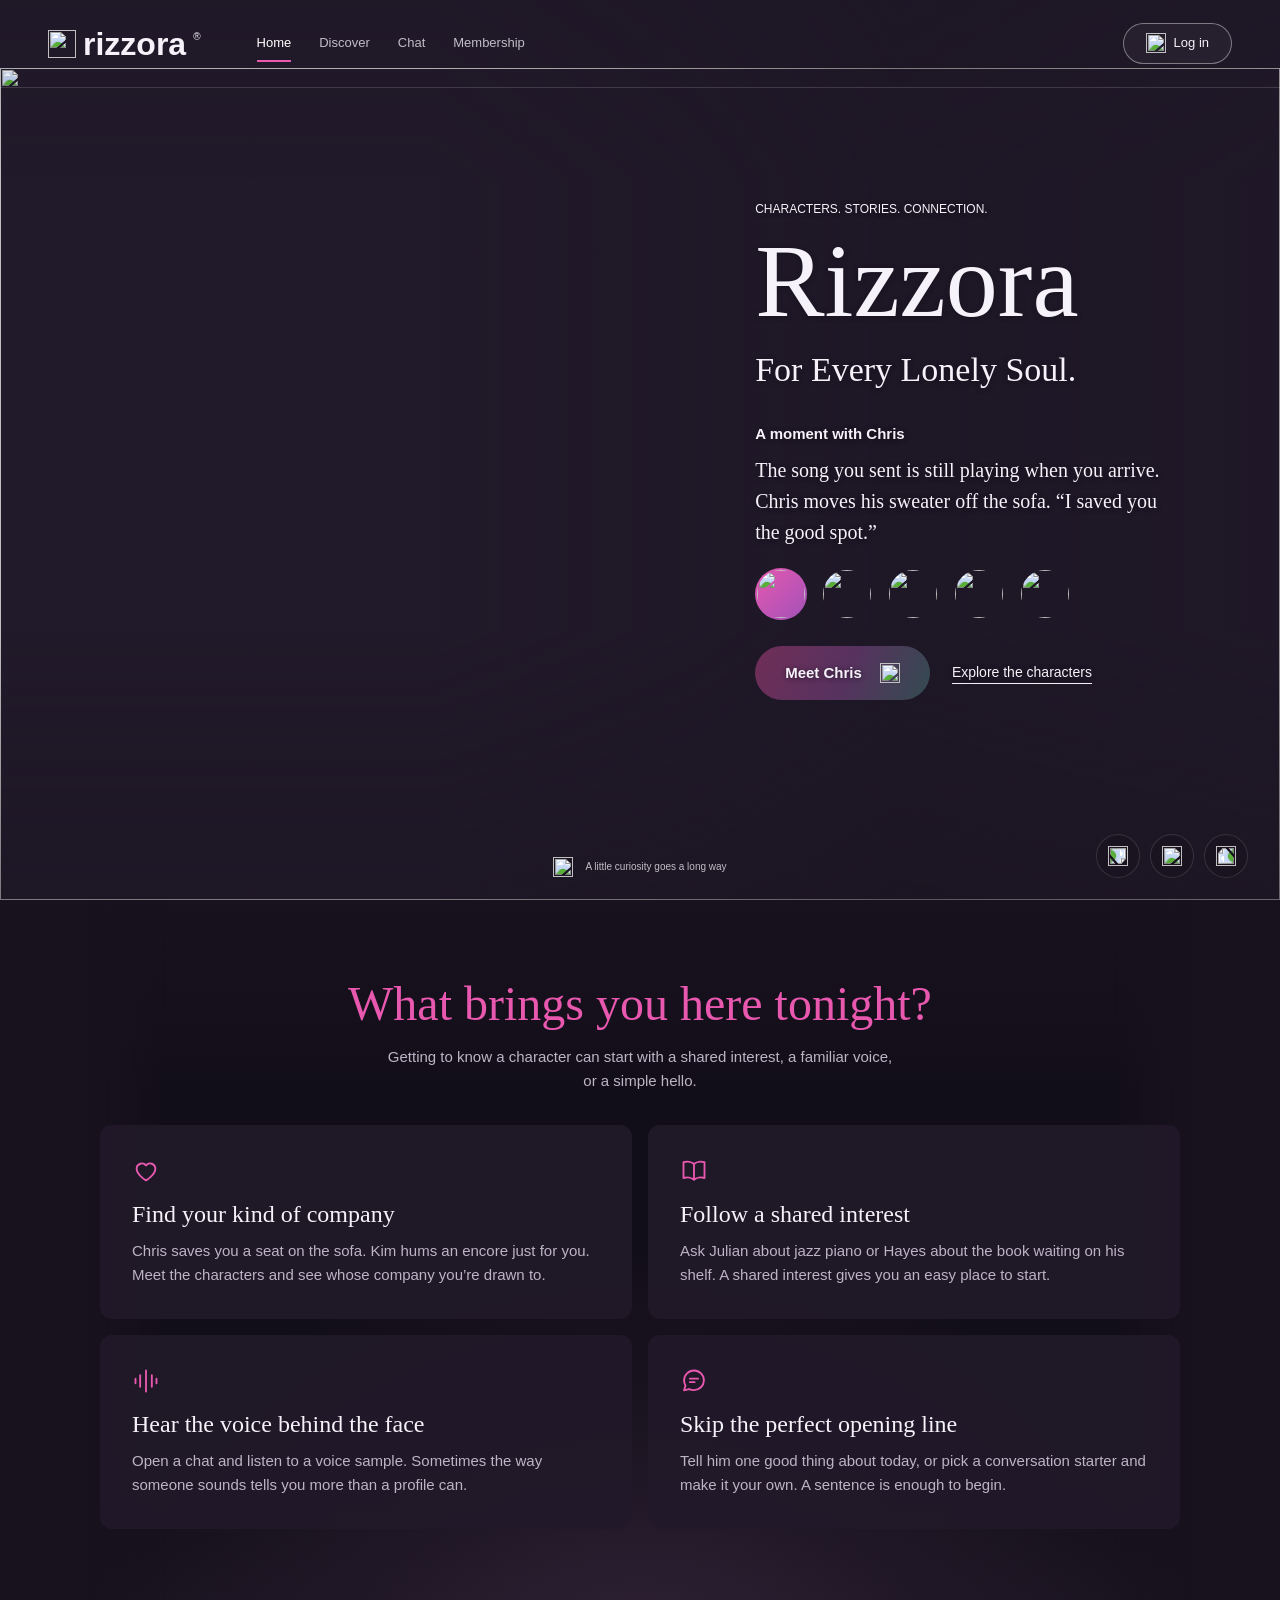
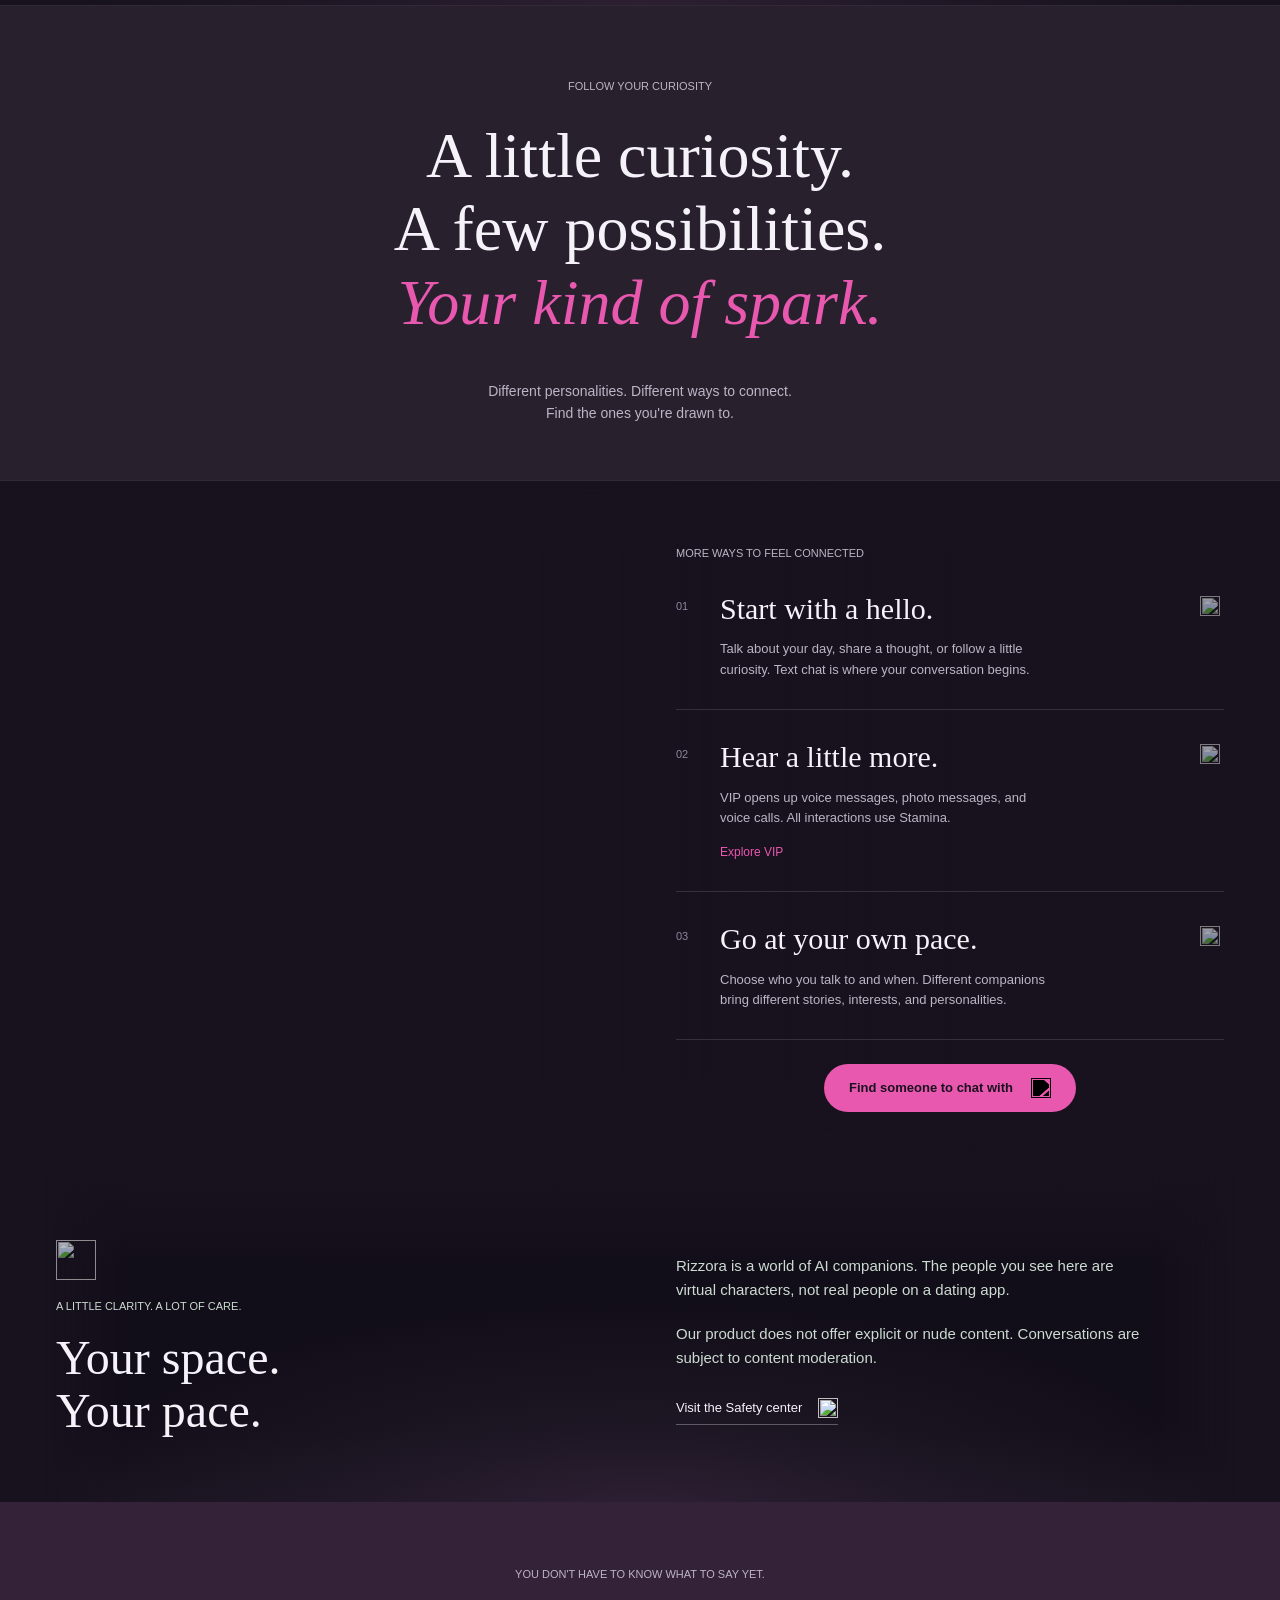
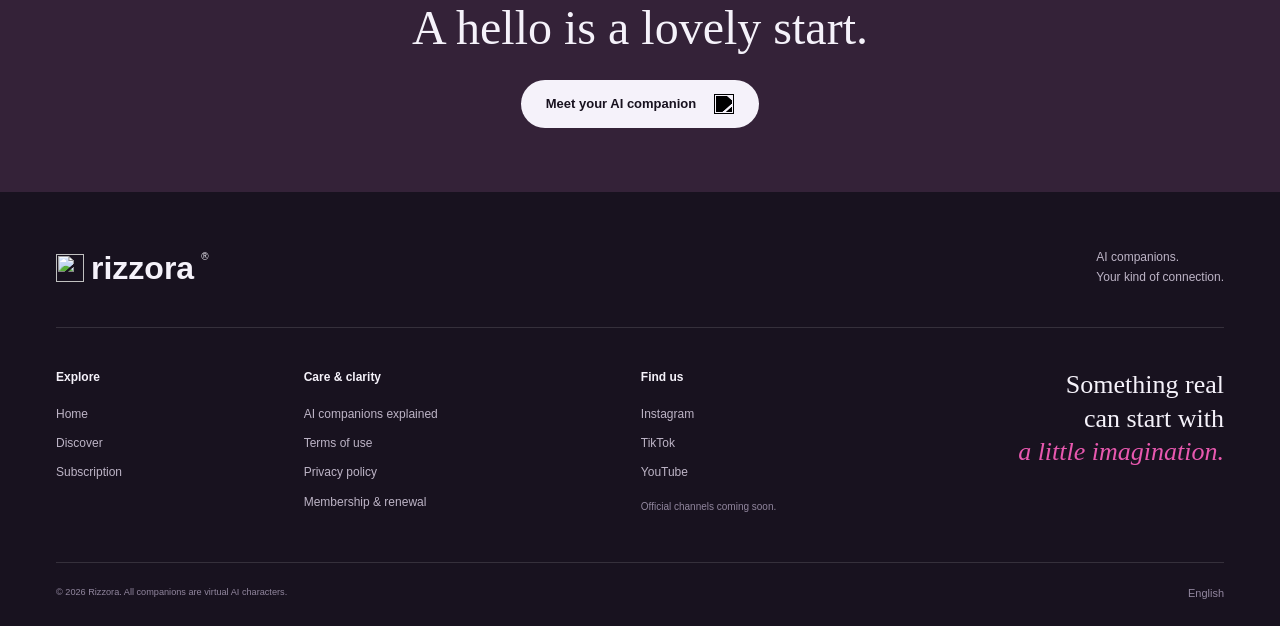
==== index.html @ 558f7e0c "Align User Center with the mobile account flow" ====
<!doctype html>
<html lang="en">
<head>
  <meta charset="utf-8">
  <meta name="viewport" content="width=device-width,initial-scale=1">
  <meta name="description" content="Meet Rizzora. Discover virtual AI companions, find your kind of conversation, and connect at your own pace.">
  <meta name="theme-color" content="#18121f">
  <title>Rizzora | For Every Lonely Soul.</title>
  <link rel="stylesheet" href="portal.css?v=chris-living-room-20261119">
  <link rel="stylesheet" href="portal-auth.css?v=20261119">
  <link rel="stylesheet" href="portal-ip.css?v=account-review">
  <link rel="stylesheet" href="portal-chat.css">
  <script src="characters.js?v=20261119" defer></script>
  <script src="portal-auth.js?v=20261119" defer></script>
  <script src="portal.js?v=account-review" defer></script>
  <script src="portal-hero.js?v=hero-stories-20261120" defer></script>
  <script src="portal-chat.js" defer></script>
  <script src="portal-ip.js?v=account-review" defer></script>
</head>
<body>
  <a class="skip-link" href="#main">Skip to content</a>
  <header class="site-header">
    <a class="wordmark" href="#home" aria-label="Rizzora home"><img src="assets/logo.svg" alt="" width="28" height="28">rizzora<span>®</span></a>
    <nav id="site-nav" aria-label="Main navigation">
      <a href="#home" data-nav="home" aria-current="page">Home</a>
      <a href="#discover" data-nav="discover">Discover</a>
      <button class="nav-chat" type="button" data-open="chat" id="nav-chat" data-nav="chat"><span>Chat</span><span class="nav-unread" id="chat-unread" aria-hidden="true" hidden></span></button>
      <a href="#membership" data-nav="membership">Membership</a>
    </nav>
    <div class="header-actions">
      <button class="login-button" type="button" data-open="login"><img class="icon" src="assets/user.svg" alt=""><span id="account-label">Log in</span></button>
      <button class="menu-button icon-button" type="button" aria-label="Open menu" aria-expanded="false" aria-controls="site-nav"><img class="icon" src="assets/menu.svg" alt=""></button>
    </div>
  </header>

  <main id="main">
    <div id="home-view">
      <section class="hero" aria-labelledby="hero-title">
        <div class="hero-art" aria-hidden="true">
          <img class="hero-slide is-active" data-hero-character="chris" data-hero-name="Chris" style="--hero-bleed: url('assets/hero-stills-4x3-v1/chris-bleed.webp')" src="assets/hero-stills-4x3-v1/01-chris-home.webp" alt="" width="1448" height="1086" fetchpriority="high" decoding="async">
          <img class="hero-slide" data-hero-character="kim" data-hero-name="Kim" data-story="Backstage, Kim is still humming the encore. When he sees you, he starts over, just loud enough for two." style="--hero-bleed: url('assets/hero-stills-4x3-v1/kim-bleed.webp')" src="assets/hero-stills-4x3-v1/02-kim-backstage.webp" alt="" width="1448" height="1086" loading="lazy" decoding="async">
          <img class="hero-slide" data-hero-character="julian" data-hero-name="Julian" data-story="The elevator doors open. Julian lets them close again. “I’d rather hear how your story ends.”" style="--hero-bleed: url('assets/hero-stills-4x3-v1/julian-bleed.webp')" src="assets/hero-stills-4x3-v1/03-julian-arrival.webp" alt="" width="1448" height="1086" loading="lazy" decoding="async">
          <img class="hero-slide" data-hero-character="enzo" data-hero-name="Enzo" data-story="You and Enzo have been counting the lights along the coast. Somewhere around seven, your shoulders touch. Neither of you keeps count." style="--hero-bleed: url('assets/hero-stills-4x3-v1/enzo-bleed.webp')" src="assets/hero-stills-4x3-v1/04-enzo-seaside.webp" alt="" width="1448" height="1086" loading="lazy" decoding="async">
          <img class="hero-slide" data-hero-character="hayes" data-hero-name="Hayes" data-story="Rain taps the bookshop window. Hayes slips a bookmark between the pages. “Shall we save the last chapter for another rainy day?”" style="--hero-bleed: url('assets/hero-stills-4x3-v1/hayes-bleed.webp')" src="assets/hero-stills-4x3-v1/05-hayes-bookstore.webp" alt="" width="1448" height="1086" loading="lazy" decoding="async">
        </div>
        <div class="hero-shade"></div>
        <div class="hero-content">
          <p class="eyebrow">CHARACTERS. STORIES. CONNECTION.</p>
          <h1 id="hero-title">Rizzora</h1>
          <p class="hero-line">For Every Lonely Soul.</p>
          <p class="hero-character-name">A moment with Chris</p>
          <p class="hero-story">The song you sent is still playing when you arrive. Chris moves his sweater off the sofa. “I saved you the good spot.”</p>
          <div class="hero-picker" role="group" aria-label="Choose a featured character">
            <button type="button" data-show-hero="chris" aria-label="Show Chris" title="Chris" aria-pressed="true"><img src="assets/hero-stills-4x3-v1/chris-thumb.webp" width="48" height="48" alt=""></button>
            <button type="button" data-show-hero="kim" aria-label="Show Kim" title="Kim" aria-pressed="false"><img src="assets/hero-stills-4x3-v1/kim-thumb.webp" width="48" height="48" alt=""></button>
            <button type="button" data-show-hero="julian" aria-label="Show Julian" title="Julian" aria-pressed="false"><img src="assets/hero-stills-4x3-v1/julian-thumb.webp" width="48" height="48" alt=""></button>
            <button type="button" data-show-hero="enzo" aria-label="Show Enzo" title="Enzo" aria-pressed="false"><img src="assets/hero-stills-4x3-v1/enzo-thumb.webp" width="48" height="48" alt=""></button>
            <button type="button" data-show-hero="hayes" aria-label="Show Hayes" title="Hayes" aria-pressed="false"><img src="assets/hero-stills-4x3-v1/hayes-thumb.webp" width="48" height="48" alt=""></button>
          </div>
          <div class="hero-links">
            <a class="button button-primary hero-cta" href="#character/chris">Meet Chris <img class="icon" src="assets/arrow.svg" alt=""></a>
            <a class="hero-secondary" href="#discover">Explore the characters</a>
          </div>
        </div>
        <div class="hero-media-controls" role="group" aria-label="Featured characters">
          <button class="icon-button" id="hero-previous" type="button" aria-label="Previous character" title="Previous character"><img class="icon" src="assets/chevron.svg" alt=""></button>
          <button class="icon-button" id="hero-play" type="button" aria-label="Pause slideshow" title="Pause slideshow"><img class="icon" src="assets/pause.svg" alt=""></button>
          <button class="icon-button" id="hero-next" type="button" aria-label="Next character" title="Next character"><img class="icon" src="assets/chevron.svg" alt=""></button>
        </div>
        <a class="hero-scroll" href="#companions"><img class="icon" src="assets/down.svg" alt="">A little curiosity goes a long way</a>
      </section>

      <section id="companions" class="reasons section-wrap" aria-labelledby="reasons-title">
        <h2 id="reasons-title">What brings you here tonight?</h2>
        <p class="reasons-intro">Getting to know a character can start with a shared interest, a familiar voice, or a simple hello.</p>
        <div class="reasons-grid">
          <article>
            <svg class="reason-icon" aria-hidden="true" focusable="false" viewBox="0 0 24 24"><path d="M12 20s-8-4.7-8-10a4.5 4.5 0 0 1 8-2.8A4.5 4.5 0 0 1 20 10c0 5.3-8 10-8 10Z"/></svg>
            <h3>Find your kind of company</h3>
            <p>Chris saves you a seat on the sofa. Kim hums an encore just for you. Meet the characters and see whose company you’re drawn to.</p>
          </article>
          <article>
            <svg class="reason-icon" aria-hidden="true" focusable="false" viewBox="0 0 24 24"><path d="M12 6c-2-2-6-2.5-9-1.5V18c3-1 7-.5 9 1.5 2-2 6-2.5 9-1.5V4.5C18 3.5 14 4 12 6Zm0 0v13.5"/></svg>
            <h3>Follow a shared interest</h3>
            <p>Ask Julian about jazz piano or Hayes about the book waiting on his shelf. A shared interest gives you an easy place to start.</p>
          </article>
          <article>
            <svg class="reason-icon" aria-hidden="true" focusable="false" viewBox="0 0 24 24"><path d="M3 10v4m4-7v10m5-14v18m5-14v10m4-7v4"/></svg>
            <h3>Hear the voice behind the face</h3>
            <p>Open a chat and listen to a voice sample. Sometimes the way someone sounds tells you more than a profile can.</p>
          </article>
          <article>
            <svg class="reason-icon" aria-hidden="true" focusable="false" viewBox="0 0 24 24"><path d="M20.5 11.5a8.5 8.5 0 0 1-8.5 8.3 10 10 0 0 1-4.2-.9L3.5 20l1.2-4.1A8.3 8.3 0 0 1 3.5 11.5a8.5 8.5 0 0 1 17 0Z"/><path d="M8.5 10h7m-7 3h4"/></svg>
            <h3>Skip the perfect opening line</h3>
            <p>Tell him one good thing about today, or pick a conversation starter and make it your own. A sentence is enough to begin.</p>
          </article>
        </div>
      </section>

      <section id="find-your-spark" class="connection-band" aria-labelledby="connection-title">
        <div class="section-wrap connection-inner">
          <p class="eyebrow">FOLLOW YOUR CURIOSITY</p>
          <h2 id="connection-title">A little curiosity.<br>A few possibilities.<br><em>Your kind of spark.</em></h2>
          <div class="connection-bottom"><p>Different personalities. Different ways to connect.<br>Find the ones you're drawn to.</p></div>
        </div>
      </section>

      <section id="experience" class="experience" aria-labelledby="experience-title">
        <div class="experience-layout conversation-scene">
          <div class="scene-art">
            <img class="scene-photo" src="assets/chris-living-room-night-v1.png" alt="Chris relaxing on a sofa in soft pajamas, smiling at his phone in a warmly lit living room at night" width="1821" height="864" loading="lazy">
          </div>
          <div class="experience-stage-inner section-wrap">
            <div class="experience-copy">
              <h2 class="eyebrow" id="experience-title">MORE WAYS TO FEEL CONNECTED</h2>
              <div class="experience-item"><span class="feature-number">01</span><div><h3>Start with a hello.</h3><p>Talk about your day, share a thought, or follow a little curiosity. Text chat is where your conversation begins.</p></div><img class="icon" src="assets/message.svg" alt=""></div>
              <div class="experience-item"><span class="feature-number">02</span><div><h3>Hear a little more.</h3><p>VIP opens up voice messages, photo messages, and voice calls. All interactions use Stamina.</p><button class="inline-link" data-open="subscription" type="button">Explore VIP <img class="icon" src="assets/external.svg" alt=""></button></div><img class="icon" src="assets/mic.svg" alt=""></div>
              <div class="experience-item"><span class="feature-number">03</span><div><h3>Go at your own pace.</h3><p>Choose who you talk to and when. Different companions bring different stories, interests, and personalities.</p></div><img class="icon" src="assets/heart.svg" alt=""></div>
              <a class="button button-primary experience-cta" href="#discover">Find someone to chat with <img class="icon" src="assets/arrow.svg" alt=""></a>
            </div>
          </div>
        </div>
      </section>

      <section class="safety-band" aria-labelledby="safety-title">
        <div class="section-wrap safety-inner"><div class="safety-heading"><img src="assets/shield.svg" alt="" width="40" height="40"><p class="eyebrow">A LITTLE CLARITY. A LOT OF CARE.</p><h2 id="safety-title">Your space.<br>Your pace.</h2></div><div class="safety-copy"><p>Rizzora is a world of AI companions. The people you see here are virtual characters, not real people on a dating app.</p><p>Our product does not offer explicit or nude content. Conversations are subject to content moderation.</p><button class="text-link" type="button" data-open="safety">Visit the Safety center <img class="icon" src="assets/arrow.svg" alt=""></button></div></div>
      </section>

      <section class="final-cta"><p class="eyebrow">YOU DON'T HAVE TO KNOW WHAT TO SAY YET.</p><h2>A hello is a lovely start.</h2><a class="button button-light" href="#discover">Meet your AI companion <img class="icon" src="assets/arrow.svg" alt=""></a></section>
    </div>

    <section id="discover-view" class="discover-view section-wrap" aria-labelledby="discover-title" hidden>
      <header class="discovery-heading">
        <h1 id="discover-title">Find your kind of spark.</h1>
      </header>
      <section class="spark-deck" aria-label="Recommended characters" aria-roledescription="carousel">
        <button class="icon-button deck-prev" type="button" aria-label="Previous recommendation" aria-controls="recommend-characters"><img class="icon" src="assets/chevron.svg" alt=""></button>
        <div id="recommend-characters" class="deck-stage"></div>
        <button class="icon-button deck-next" type="button" aria-label="Next recommendation" aria-controls="recommend-characters"><img class="icon" src="assets/chevron.svg" alt=""></button>
        <div class="deck-mobile-caption" aria-hidden="true"><strong></strong><span></span></div>
        <span class="deck-status" role="status"></span>
      </section>
      <section class="discovery-band" id="continue-band" hidden><h2>Continue your conversation.</h2><div class="ip-continue" id="continue-characters"></div></section>
      <h2 class="all-characters-title">All characters</h2>
      <div class="discovery-search"><span class="search-symbol icon" aria-hidden="true"></span><input id="character-search" type="search" placeholder="Search companions, interests, personalities..." aria-label="Search companions"></div>
      <div class="filter-row">
        <label>Nationality<select id="filter-nationality"><option value="">All nationalities</option></select></label>
        <label>Personality<select id="filter-personality"><option value="">All personalities</option></select></label>
        <label>Language<select id="filter-language"><option value="">All languages</option></select></label>
        <label>Profession<select id="filter-profession"><option value="">All professions</option></select></label>
        <label>Interests<select id="filter-interest"><option value="">All interests</option></select></label>
        <button class="inline-link" type="button" id="reset-filters">Reset</button>
      </div>
      <p id="result-count" class="section-note" role="status"></p><div class="companion-grid" id="discover-characters"></div><p id="empty-results" hidden>No companions found. Try another search or reset your filters.</p>
      <p class="section-note">Character profiles and language options in this preview are illustrative.</p>
    </section>
  </main>

  <footer class="site-footer section-wrap">
    <div class="footer-top"><a class="wordmark" href="#home"><img src="assets/logo.svg" width="28" height="28" alt="">rizzora<span>®</span></a><p>AI companions.<br>Your kind of connection.</p></div>
    <div class="footer-columns"><div><h3>Explore</h3><a href="#home">Home</a><a href="#discover">Discover</a><button data-open="subscription" type="button">Subscription</button></div><div><h3>Care &amp; clarity</h3><button data-open="safety" type="button">AI companions explained</button><button data-legal="terms" type="button">Terms of use</button><button data-legal="privacy" type="button">Privacy policy</button><button data-legal="membership" type="button">Membership &amp; renewal</button></div><div><h3>Find us</h3><button data-social="Instagram" type="button">Instagram <img class="icon" src="assets/external.svg" alt=""></button><button data-social="TikTok" type="button">TikTok <img class="icon" src="assets/external.svg" alt=""></button><button data-social="YouTube" type="button">YouTube <img class="icon" src="assets/external.svg" alt=""></button><small>Official channels coming soon.</small></div><div class="footer-letter"><p>Something real<br>can start with<br><em>a little imagination.</em></p></div></div>
    <div class="footer-bottom"><small>© 2026 Rizzora. All companions are virtual AI characters.</small><span>English</span></div>
  </footer>

  <dialog id="portal-dialog" aria-labelledby="dialog-title"><button class="dialog-close icon-button" type="button" aria-label="Close dialog"><img class="icon" src="assets/close.svg" alt=""></button><div id="dialog-content"></div></dialog>
</body>
</html>
---- portal.css ----
:root {
  --bg-page: #18121f;
  --bg-surface: #211a2a;
  --bg-raised: #2b2237;
  --text-primary: #f5f2fa;
  --text-secondary: #bdb4c6;
  --text-muted: #91869e;
  --brand-primary: #e858af;
  --brand-secondary: #a152b9;
  --accent-gold: #e6c980;
  --border-default: #ffffff20;
  --voice-halo-highlight: #f09acb;
  --hero-safe-inset: 112px;
  --hero-cta-gradient: linear-gradient(115deg, #702e58, #57325f 52%, #334b50);
  --hero-cta-gradient-hover: linear-gradient(115deg, #a7447a, #875398 52%, #546d76);
  --hero-cta-glow: linear-gradient(115deg, #e858af99, #a152b999 52%, #9fdac74d);
  --tag-brand-text: var(--brand-primary);
  --tag-brand-border: var(--brand-secondary);
  --tag-brand-bg: #e858af12;
  --font-body: Inter, -apple-system, BlinkMacSystemFont, "Segoe UI", sans-serif;
  --font-display: Georgia, "Times New Roman", serif;
  --page-max: 1360px;
  color-scheme: dark;
}
* { box-sizing: border-box; }
html { scroll-behavior: smooth; scroll-padding-top: 96px; }
body { margin: 0; background: var(--bg-page); color: var(--text-primary); font: 15px/1.6 var(--font-body); }
body:has(dialog[open]) { overflow: hidden; }
[hidden] { display: none !important; }
button, input, select { font: inherit; }
button, a { -webkit-tap-highlight-color: transparent; }
button { cursor: pointer; }
a { color: inherit; text-decoration: none; }
button { color: inherit; }
button, a, input, select { outline-offset: 5px; }
:focus-visible { outline: 2px solid var(--brand-primary); }
img { max-width: 100%; }
h1, h2, h3, p { margin: 0; letter-spacing: 0; }
h2 { font: 48px/1.12 var(--font-display); }
.icon { width: 20px; height: 20px; display: block; flex: 0 0 20px; }
.icon-button { width: 40px; height: 40px; border: 1px solid var(--border-default); border-radius: 50%; display: grid; place-items: center; background: transparent; }
.skip-link { position: fixed; z-index: 100; top: -80px; left: 20px; padding: 10px 20px; background: var(--bg-page); }
.skip-link:focus { top: 12px; }
.section-wrap { width: min(var(--page-max), calc(100% - 112px)); margin-inline: auto; }
.eyebrow { color: var(--text-secondary); font: 500 11px/1.5 var(--font-body); letter-spacing: 0; }
.site-header { position: absolute; inset: 0 0 auto; z-index: 10; min-height: 88px; padding: 0 48px; display: flex; gap: 56px; align-items: center; border-bottom: 1px solid #ffffff26; }
body[data-view="discover"] .site-header { position: relative; background: var(--bg-page); }
.wordmark { display: inline-flex; align-items: center; gap: 7px; font: 600 32px/1 var(--font-body); white-space: nowrap; }
.wordmark span { font: 10px/1 var(--font-body); align-self: flex-start; margin-top: 4px; }
.wordmark img { object-fit: contain; }
.site-header nav { display: flex; align-items: center; gap: 28px; }
.site-header nav a, .site-header nav button { position: relative; font-size: 13px; border: 0; background: none; padding: 10px 0; color: #f5f2fac2; }
.site-header nav [aria-current] { color: white; }
.site-header nav [aria-current]::after { content: ""; position: absolute; bottom: 2px; left: 0; right: 0; height: 2px; background: var(--brand-primary); }
.site-header nav a:hover, .site-header nav button:hover { color: white; }
.header-actions { margin-left: auto; display: flex; align-items: center; gap: 12px; }
.login-button { display: inline-flex; align-items: center; gap: 8px; border: 1px solid #ffffff68; border-radius: 999px; background: #ffffff0a; padding: 9px 22px; font-size: 13px; }
.login-button:hover { background: #ffffff18; }
.account-avatar { width: 23px; height: 23px; border-radius: 50%; display: grid; place-items: center; background: #e858af; color: #211326; font-size: 11px; font-weight: 600; }
.menu-button { display: none; }
.hero { min-height: 100vh; min-height: 100dvh; padding-block: var(--hero-safe-inset); position: relative; overflow: hidden; display: flex; align-items: center; justify-content: center; }
.hero-art { position: absolute; inset: -120px 0; background: var(--bg-surface); transform: translate3d(0, var(--hero-offset, 0px), 0); will-change: transform; pointer-events: none; }
.hero-art img { display: block; height: 100%; width: 100%; object-fit: cover; object-position: center; }
.hero-shade { position: absolute; inset: 0; pointer-events: none; background: linear-gradient(180deg, #0d071449 0%, transparent 30%, #18121f38 56%, #18121fe6 100%); }
.hero-content { z-index: 1; position: relative; width: 100%; min-width: 0; text-align: center; padding-inline: 20px; }
.hero-content .eyebrow { color: #fff9; margin-bottom: 2px; }
.hero h1 { font: 500 96px/1.05 var(--font-display); }
.hero-line { font: 36px/1.3 var(--font-display); margin-top: 7px; }
.button { min-height: 48px; padding: 12px 25px; border: 0; border-radius: 999px; display: inline-flex; justify-content: center; align-items: center; gap: 18px; font-size: 13px; font-weight: 600; transition: background 180ms, transform 180ms; }
.button:hover { transform: translateY(-2px); }
.button-primary { background: var(--brand-primary); color: #1b1020; }
.button-primary .icon { filter: brightness(0); }
.button-primary:hover { background: #f07ac0; }
.hero-cta.button-primary { position: relative; isolation: isolate; background: var(--hero-cta-gradient); color: var(--text-primary); transition: transform 220ms ease; }
.hero-cta.button-primary .icon { filter: none; }
.hero-cta::before, .hero-cta::after { content: ""; position: absolute; pointer-events: none; border-radius: inherit; opacity: 0; }
.hero-cta::before { inset: -2px; z-index: -2; background: var(--hero-cta-glow); filter: blur(8px); transition: opacity 240ms ease; }
.hero-cta::after { inset: 0; z-index: -1; background: var(--hero-cta-gradient-hover); transition: opacity 240ms ease; }
.hero-cta.button-primary:hover { background: var(--hero-cta-gradient); }
.hero-cta:is(:hover, :focus-visible) { transform: translateY(-2px); }
.hero-cta:is(:hover, :focus-visible)::after { opacity: 1; }
.hero-cta:is(:hover, :focus-visible)::before { animation: cta-breathe 2.6s ease-in-out infinite; }
.hero-cta:active { transform: translateY(0) scale(.98); }
@keyframes cta-breathe { 0%, 100% { opacity: .35; } 50% { opacity: .8; } }
.button-light { background: var(--text-primary); color: var(--bg-page); }
.button-light .icon { filter: brightness(0); }
.hero-scroll { z-index: 1; position: absolute; bottom: 23px; left: 20px; right: 20px; display: flex; gap: 12px; justify-content: center; align-items: center; font-size: 10px; color: #f5f2fac2; }
.companions { padding-block: 24px 68px; }
.section-heading { display: flex; align-items: flex-end; justify-content: space-between; gap: 32px; margin-bottom: 32px; }
.section-heading .eyebrow { margin-bottom: 13px; }
.text-link { display: inline-flex; align-items: center; gap: 16px; border: 0; background: none; padding: 0 0 5px; border-bottom: 1px solid #ffffff4a; font-size: 13px; white-space: nowrap; }
.text-link:hover { color: var(--brand-primary); }
.companion-grid { display: grid; grid-template-columns: repeat(4,minmax(0,1fr)); gap: 24px; }
.companion-card { min-width: 0; }
.portrait-preview { position: relative; }
.portrait-link { display: block; position: relative; width: 100%; border: 0; padding: 0; background: var(--bg-raised); border-radius: 8px; overflow: hidden; aspect-ratio: 3 / 3.8; }
.portrait-link > img { width: 100%; height: 100%; object-fit: cover; object-position: center 24%; display: block; transition: transform 400ms; }
.portrait-link:hover > img { transform: scale(1.035); }
.portrait-video { position: absolute; inset: 0; width: 100%; height: 100%; object-fit: cover; object-position: center 24%; opacity: 0; transition: opacity 200ms; pointer-events: none; }
.is-previewing .portrait-video { opacity: 1; }
.preview-sound { position: absolute; top: 14px; right: 14px; z-index: 2; width: 36px; height: 36px; display: grid; place-items: center; padding: 0; border: 1px solid #ffffff50; border-radius: 50%; background: #18121fb3; backdrop-filter: blur(8px); }
.preview-sound:hover, .preview-sound:focus-visible { background: var(--bg-raised); }
.portrait-link::after { content: ""; position: absolute; inset: 50% 0 0; background: linear-gradient(transparent, #140d1a80); pointer-events: none; }
.portrait-badge { position: absolute; top: 14px; left: 14px; padding: 3px 9px; border: 1px solid #ffffff50; border-radius: 999px; background: #211a2a80; font-size: 10px; }
.portrait-arrow { position: absolute; bottom: 14px; right: 14px; z-index: 1; width: 34px; height: 34px; display: grid; place-items: center; border: 1px solid #ffffff70; border-radius: 50%; }
.companion-caption { padding: 17px 0 0; }
.companion-caption h3 { font: 25px/1.3 var(--font-display); }
.companion-caption p { color: var(--text-secondary); font-size: 12px; margin-top: 5px; }
.companion-traits { display: flex; flex-wrap: wrap; gap: 6px; margin-top: 12px; }
.companion-traits span { padding: 2px 9px; border: 1px solid var(--border-default); border-radius: 999px; color: var(--text-secondary); font-size: 10px; }
#featured-characters .companion-traits span { border-color: var(--tag-brand-border); color: var(--tag-brand-text); background: var(--tag-brand-bg); }
.section-note { font-size: 11px; color: var(--text-muted); margin-top: 24px; }
.connection-band { background: #29202e; border-block: 1px solid #ffffff0a; }
.connection-inner { padding-block: 72px 56px; text-align: center; }
.connection-inner h2 { font-size: 64px; line-height: 1.15; margin: 24px 0 40px; }
em { font-family: var(--font-display); font-weight: normal; color: var(--brand-primary); }
.connection-bottom { display: grid; justify-items: center; gap: 24px; }
.connection-bottom p { color: var(--text-secondary); font-size: 14px; }
.experience-layout { min-height: max(640px, calc(100vw * 864 / 1821)); position: relative; overflow: hidden; display: grid; align-items: center; }
.scene-art { position: absolute; inset: 0; overflow: hidden; background: var(--bg-page); pointer-events: none; }
.scene-photo { display: block; width: 100%; height: calc(100% + 80px); object-fit: cover; object-position: left center; position: absolute; top: -40px; transform: translate3d(0, var(--scene-offset, 0px), 0); will-change: transform; }
.scene-art::after { content: ""; position: absolute; inset: 0; background: linear-gradient(90deg, transparent 42%, var(--bg-page) 80%), linear-gradient(180deg, var(--bg-page), transparent 10%, transparent 86%, var(--bg-page)); }
.experience-stage-inner { position: relative; z-index: 1; display: grid; grid-template-columns: minmax(0,1fr) minmax(0,1fr); gap: 72px; padding-block: 64px; }
.experience-copy { grid-column: 2; min-width: 0; }
.experience-item { display: grid; grid-template-columns: 28px 1fr 24px; align-items: start; gap: 16px; padding-block: 28px; border-bottom: 1px solid var(--border-default); }
.experience-cta { display: flex; width: fit-content; margin: 24px auto 0; }
.feature-number { color: var(--text-muted); font-size: 11px; padding-top: 8px; }
.experience-item h3 { font: 30px/1.25 var(--font-display); margin-bottom: 12px; }
.experience-item p { color: var(--text-secondary); font-size: 13px; max-width: 340px; }
.experience-item .inline-link { white-space: nowrap; }
.experience-item > .icon { opacity: .6; margin-top: 6px; }
.inline-link { display: inline-flex; gap: 8px; align-items: center; padding: 0; margin-top: 14px; border: 0; color: var(--brand-primary); background: none; font-size: 12px; }
.inline-link .icon { width: 16px; height: 16px; }
.safety-inner { display: grid; grid-template-columns: 1fr 1fr; gap: 72px; padding-block: 64px; align-items: center; }
.safety-heading > img { margin-bottom: 18px; opacity: .7; }
.safety-heading .eyebrow { margin-bottom: 16px; color: #ccdbd2; }
.safety-copy { max-width: 480px; color: #ccdbd2; font-size: 15px; }
.safety-copy p + p { margin-top: 20px; }
.safety-copy .text-link { margin-top: 28px; color: var(--text-primary); }
.app-section { padding-block: 88px; display: grid; grid-template-columns: 1fr 1fr; align-items: center; gap: 72px; }
.app-section h2 { margin-top: 14px; }
.app-section p:not(.eyebrow) { margin-block: 20px; color: var(--text-secondary); font-size: 14px; }
.app-availability { border-left: 1px solid var(--border-default); padding-left: 56px; }
.app-availability > p { font-size: 11px !important; }
.app-availability h3 { font: 36px/1.2 var(--font-display); }
.store-row { display: flex; flex-wrap: wrap; gap: 12px; margin-block: 24px 16px; }
.store-button { text-align: left; display: flex; flex-direction: column; gap: 1px; border: 1px solid var(--border-default); border-radius: 8px; background: transparent; min-width: 155px; padding: 12px 18px; font-size: 17px; }
.store-button:hover { border-color: var(--text-muted); }
.store-button span { font-size: 10px; color: var(--text-secondary); }
.store-button small, .app-availability > small { font-size: 10px; color: var(--text-muted); }
.final-cta { padding: 64px 24px; text-align: center; background: #342238; }
.final-cta h2 { margin: 18px 0 26px; }
.site-footer { padding-block: 56px 24px; }
.footer-top { display: flex; justify-content: space-between; gap: 24px; padding-bottom: 40px; border-bottom: 1px solid var(--border-default); }
.footer-top p { color: var(--text-secondary); font-size: 12px; }
.footer-columns { display: grid; grid-template-columns: 1fr 1.4fr 1fr 1.5fr; gap: 24px; padding-block: 40px; }
.footer-columns h3 { font-size: 12px; font-weight: 600; margin-bottom: 18px; }
.footer-columns a, .footer-columns button { display: flex; gap: 8px; align-items: center; border: 0; background: none; padding: 0; color: var(--text-secondary); font-size: 12px; margin-bottom: 10px; }
.footer-columns a:hover, .footer-columns button:hover { color: var(--brand-primary); }
.footer-columns .icon { width: 14px; height: 14px; }
.footer-columns small { color: var(--text-muted); font-size: 10px; }
.footer-letter { text-align: right; font: 26px/1.3 var(--font-display); }
.footer-bottom { border-top: 1px solid var(--border-default); display: flex; justify-content: space-between; gap: 20px; padding-top: 22px; color: var(--text-muted); font-size: 11px; }
.discover-view { min-height: 70vh; padding-block: 64px; }
.discover-view h1 { margin-top: 12px; font: 58px/1.15 var(--font-display); }
.discover-description { color: var(--text-secondary); margin: 16px 0 30px; }
.discovery-search { display: flex; align-items: center; gap: 12px; border-bottom: 1px solid var(--border-default); max-width: 650px; }
.discovery-search input { border: 0; min-width: 0; width: 100%; padding: 14px 0; color: var(--text-primary); background: transparent; }
.discovery-search > .icon { opacity: .5; }
.filter-row { display: flex; flex-wrap: wrap; gap: 16px; margin-top: 24px; align-items: flex-end; }
.filter-row label { display: grid; gap: 5px; font-size: 10px; color: var(--text-secondary); }
.filter-row select { background: var(--bg-surface); border: 1px solid var(--border-default); border-radius: 4px; padding: 9px 12px; max-width: 210px; font-size: 12px; }
.filter-row .inline-link { padding: 10px; margin: 0; }
.discover-view .companion-grid { margin-top: 24px; }
.discover-view .companion-caption .inline-link { color: var(--text-primary); }
dialog { position: fixed; margin: auto; width: min(500px,calc(100% - 32px)); max-height: calc(100dvh - 48px); overflow-y: auto; border: 1px solid #ffffff25; border-radius: 8px; padding: 44px 32px 32px; background: var(--bg-surface); color: var(--text-primary); box-shadow: 0 24px 96px #0008; }
dialog::backdrop { background: #100b17bf; backdrop-filter: blur(12px); }
.dialog-close { position: absolute; top: 12px; right: 12px; width: 28px; height: 28px; }
dialog h2 { font-size: 32px; line-height: 1.2; padding-right: 10px; }
dialog p { color: var(--text-secondary); font-size: 13px; margin-top: 16px; }
dialog .eyebrow { color: var(--brand-primary); margin: 0 0 10px; }
dialog .button { margin-top: 24px; }
.dialog-stack { display: grid; gap: 10px; margin-top: 24px; }
.dialog-stack button { background: var(--bg-raised); border: 1px solid var(--border-default); border-radius: 6px; padding: 12px 16px; text-align: left; font-size: 13px; }
.dialog-stack button:hover { border-color: var(--brand-primary); }
.dialog-list { padding-left: 18px; margin-top: 22px; color: var(--text-secondary); font-size: 13px; }
.dialog-list li { padding-block: 5px; }
.demo-label { font-size: 11px !important; color: var(--accent-gold) !important; }
.demo-chat { margin-top: 24px; }
.demo-chat-log { max-height: 260px; min-height: 140px; overflow-y: auto; display: flex; flex-direction: column; gap: 12px; }
.demo-chat-log p { background: var(--bg-raised); padding: 10px 12px; border-radius: 6px; margin: 0; width: fit-content; max-width: 90%; }
.demo-chat-log .demo-user { align-self: flex-end; background: #5b3455; color: var(--text-primary); }
.demo-chat form { display: flex; gap: 8px; margin-top: 16px; }
.demo-chat input { flex: 1; min-width: 0; padding: 10px; background: var(--bg-page); border: 1px solid var(--border-default); border-radius: 4px; color: var(--text-primary); }
.demo-chat form button { padding: 8px 12px; border: 0; border-radius: 4px; background: var(--brand-primary); color: var(--bg-page); }
@media(min-width:1700px) { .hero h1 { font-size: 120px; } .hero-line { font-size: 42px; } }
@media(max-width:1100px) {
  .site-header { padding-inline: 28px; gap: 36px; }
  .site-header nav { gap: 18px; }
  .section-wrap { width: calc(100% - 64px); }
  h2 { font-size: 40px; }
  .experience-stage-inner, .safety-inner, .app-section { gap: 36px; }
  .companion-grid { gap: 16px; }.companion-caption h3 { font-size: 22px; }
  .app-availability { padding-left: 32px; }
}
@media(max-width:760px) {
  .site-header { min-height: 76px; padding-inline: 20px; gap: 12px; }
  .wordmark { font-size: 27px; }.wordmark img { width: 23px; height: 23px; }
  .login-button { padding: 8px 14px; font-size: 12px; }.login-button > img { display: none; }
  .menu-button { display: grid; }
  .site-header nav { display: none; position: absolute; top: 76px; left: 0; right: 0; background: var(--bg-page); padding: 16px 24px 24px; border-bottom: 1px solid var(--border-default); }
  .site-header nav.is-open { display: grid; gap: 8px; }
  .site-header nav a, .site-header nav button { text-align: left; width: fit-content; }
  .hero { --hero-safe-inset: 100px; }
  .hero-art { inset-block: -72px; }
  .hero-art img { object-position: 46% center; }
  .hero h1 { font-size: 72px; }.hero-line { font-size: 28px; }
  .hero-scroll { bottom: 18px; left: 20px; right: 20px; justify-content: center; }
  .hero-content .eyebrow { font-size: 10px; }
  .section-wrap { width: calc(100% - 40px); }
  .companions { padding-block: 24px 48px; }.section-heading { display: block; }
  h2 { font-size: 34px; }.section-heading .text-link { margin-top: 20px; }
  .companion-grid { grid-template-columns: repeat(2,minmax(0,1fr)); gap: 26px 14px; }
  .companion-caption h3 { font-size: 23px; }.companion-caption p { font-size: 11px; }.portrait-badge { top: 10px; left: 10px; }
  .companion-traits { gap: 4px; }.companion-traits span { font-size: 9px; padding-inline: 6px; }
  .portrait-link { aspect-ratio: 3 / 4; }
  .connection-inner { padding-block: 48px; }.connection-inner h2 { font-size: 42px; }
  .experience-layout { min-height: 0; aspect-ratio: auto; display: block; }
  .scene-art { position: relative; inset: auto; aspect-ratio: 4 / 3; }
  .scene-photo { top: 0; height: 100%; transform: none; will-change: auto; }
  .scene-art::after { background: linear-gradient(180deg, transparent 60%, var(--bg-page)); }
  .experience-stage-inner { display: block; padding-block: 16px 40px; }
  .experience-copy { grid-column: auto; }
  .experience-item h3 { font-size: 27px; }.experience-item p { max-width: none; }
  .safety-inner { grid-template-columns: 1fr; gap: 28px; padding-block: 48px; }
  .app-section { grid-template-columns: 1fr; gap: 40px; padding-block: 48px; }.app-availability { border-left: 0; border-top: 1px solid var(--border-default); padding: 28px 0 0; }
  .final-cta { padding: 48px 20px; }.final-cta h2 { font-size: 36px; }
  .footer-columns { grid-template-columns: 1fr 1fr; gap: 32px 20px; }.footer-letter { text-align: left; font-size: 24px; }.footer-bottom { align-items: flex-start; }.footer-bottom small { max-width: 220px; }
  .discover-view { padding-block: 36px; }.discover-view h1 { font-size: 40px; }.filter-row { gap: 12px; }.filter-row label { width: calc(50% - 6px); }.filter-row select { max-width: 100%; width: 100%; }
  dialog { padding: 42px 22px 24px; }
}
@media(max-height:720px) and (min-width:761px) { .hero h1 { font-size: 72px; }.hero-line { font-size: 30px; } }
@media(max-height:670px) and (max-width:760px) { .hero h1 { font-size: 58px; }.hero-line { font-size: 25px; } }
@media(prefers-reduced-motion:reduce) { html { scroll-behavior: auto; } *, *::before, *::after { transition: none !important; } .hero-art, .scene-photo { transform: none; will-change: auto; } }
@media(prefers-reduced-motion:reduce) { .hero-cta, .hero-cta:is(:hover, :focus-visible, :active) { transform: none; } .hero-cta::before { animation: none !important; } .hero-cta:is(:hover, :focus-visible)::before { opacity: .5; } }

.reasons, .safety-inner { position: relative; isolation: isolate; }
.reasons { max-width: 1080px; padding-block: clamp(48px, 6vw, 88px); }
.reasons::before, .reasons::after,
.safety-inner::before, .safety-inner::after {
  content: "";
  position: absolute;
  inset: 0 -10px;
  z-index: -1;
  pointer-events: none;
}
.reasons::before, .safety-inner::before {
  background: linear-gradient(to bottom, var(--bg-page), #120e19 28%, #120e19 78%, var(--bg-page));
  mask-image: linear-gradient(to right, transparent, black 7%, black 93%, transparent);
}
.reasons::after, .safety-inner::after {
  top: auto;
  height: min(65%, 380px);
  background: radial-gradient(ellipse 50% 100% at 50% 105%, #865d882f, #67486619 55%, transparent 100%);
}
.reason-icon {
  display: block;
  width: 28px;
  height: 28px;
  margin-bottom: 14px;
  color: var(--brand-primary);
  fill: none;
  stroke: currentColor;
  stroke-width: 1.6;
  stroke-linecap: round;
  stroke-linejoin: round;
}
.reasons > h2 { color: var(--brand-primary); text-align: center; font-size: clamp(32px, 4vw, 48px); }
.reasons-intro { max-width: 62ch; margin: 14px auto 32px; text-align: center; color: var(--text-secondary); }
.reasons-grid { display: grid; grid-template-columns: repeat(2, minmax(0, 1fr)); gap: 16px; }
.reasons-grid article { padding: clamp(20px, 3vw, 32px); background: color-mix(in srgb, var(--bg-surface) 88%, transparent); border-radius: 12px; }
.reasons-grid h3 { font: 24px/1.25 var(--font-display); }
.reasons-grid p { margin-top: 10px; color: var(--text-secondary); }
@media (max-width: 700px) { .reasons-grid { grid-template-columns: 1fr; } }
---- portal-ip.css ----
body[data-view="ip"] .site-header { position: relative; background: var(--bg-page); }
body[data-view="home"] .site-header { background: rgb(255 255 255 / 5%); -webkit-backdrop-filter: blur(10px); backdrop-filter: blur(10px); }
.hero-art { inset: 0; transform: none !important; }
.hero { --hero-image-position: center top; --hero-headroom: 68px; --hero-crossfade: 900ms; background: var(--bg-page); }
/* The top edge of each photograph extends behind the glass without cropping the subject. */
.hero-art > .hero-slide { position: absolute; inset: 0; width: 100%; height: 100%; padding-top: var(--hero-headroom); background: var(--hero-bleed) center top / 100% var(--hero-headroom) no-repeat; object-fit: cover; object-position: var(--hero-image-position); opacity: 0; transition: opacity var(--hero-crossfade) ease; }
.hero-art > .hero-slide.is-active { opacity: 1; }
.hero-shade { background: linear-gradient(90deg, transparent 34%, #18121f26 54%, #18121f55 70%, #18121f33), linear-gradient(180deg, #18121f26, transparent 20%, transparent 70%, #18121f66); }
.hero-content { text-align: left; padding: 0 5% 0 59%; text-shadow: 0 1px 5px #15101bbb; }
.hero h1 { font-size: 104px; }
.hero-line { font-size: 34px; margin-top: 12px; }
.hero-content .eyebrow { font-size: 12px; margin-bottom: 8px; }
.hero-content .eyebrow, .hero-character-name { color: var(--text-primary); }
.hero-character-name { margin: 30px 0 9px; font-size: 15px; font-weight: 600; }
.hero-story { max-width: 41ch; min-height: 3lh; font: 400 20px/1.55 var(--font-display); text-wrap: pretty; }
.hero-picker, .hero-links { display: flex; align-items: center; gap: 12px; }
.hero-picker { --hero-portrait-size: 48px; gap: 14px; margin: 20px 0 26px; }
.hero-picker button { flex: none; padding: 2px; border: 0; border-radius: 50%; background: transparent; }
.hero-picker button[aria-pressed="true"] { background: linear-gradient(135deg, var(--brand-primary), var(--brand-secondary)); }
.hero-picker img { width: var(--hero-portrait-size); height: var(--hero-portrait-size); border-radius: inherit; display: block; }
.hero-picker button:hover img { filter: brightness(1.12); }
.hero-links { gap: 16px 22px; flex-wrap: wrap; }
.hero-cta { min-height: 54px; padding: 14px 30px; font-size: 15px; }
.hero-secondary { display: block; width: fit-content; font-size: 14px; border-bottom: 1px solid currentColor; }
.hero-media-controls { position: absolute; bottom: 22px; right: 32px; z-index: 2; display: flex; gap: 10px; }
.hero-media-controls .icon-button { width: 44px; height: 44px; background: #18121f80; }
#hero-previous .icon { transform: rotate(90deg); }
#hero-next .icon { transform: rotate(-90deg); }
.discovery-band { padding-block: 24px 40px; border-bottom: 1px solid var(--border-default); margin-bottom: 36px; }
.discovery-band h2, .all-characters-title { font-size: 32px; }
.all-characters-title { margin-bottom: 16px; }
.ip-continue { display: flex; flex-wrap: wrap; gap: 16px; margin-top: 24px; }
.ip-continue button { display: flex; align-items: center; gap: 12px; padding: 0; background: none; border: 0; }.ip-continue button > img:first-child { width: 40px; height: 40px; object-fit: cover; border-radius: 50%; }
.ip-view { padding-block: 48px 72px; min-height: 70dvh; }
.ip-page-heading { margin-bottom: 36px; }.ip-page-heading h1 { font: 48px/1.15 var(--font-display); margin: 12px 0 16px; }.ip-page-heading > p:last-child:not(.eyebrow) { color: var(--text-secondary); max-width: 560px; }
.ip-view h2 { font-size: 30px; }.ip-view p { overflow-wrap: anywhere; }
.ip-back { display: flex; align-items: center; gap: 12px; width: fit-content; margin: 0 0 24px; font-size: 12px; color: var(--text-secondary); }.ip-back .icon { transform: rotate(180deg); }
.ip-profile { display: grid; grid-template-columns: minmax(0,.85fr) minmax(0,1fr); gap: 72px; align-items: center; }
.ip-profile-photo > img { width: 100%; max-height: 640px; aspect-ratio: 3 / 4; object-fit: cover; object-position: center 24%; display: block; }
.ip-meta, .ip-story { color: var(--text-secondary); font-size: 14px; }.ip-story { margin-top: 18px; max-width: 540px; }
.ip-actions { display: flex; align-items: center; gap: 20px; flex-wrap: wrap; margin-top: 28px; }
.ip-save[aria-pressed="true"] { background: var(--brand-secondary); }
.ip-tabs { display: flex; gap: 28px; padding-block: 24px; margin-block: 20px; border-bottom: 1px solid var(--border-default); font-size: 13px; }
.ip-disclosure { margin-top: 20px; color: var(--text-muted); font-size: 11px; line-height: 1.6; }
.ip-moments { padding-top: 64px; }.ip-moments > video { display: block; width: min(100%, 480px); max-height: 620px; background: #100b17; }
.ip-membership-layout, .ip-account-grid { display: grid; grid-template-columns: minmax(0,1fr) minmax(0,1fr); gap: 72px; align-items: start; }
.vip-page { max-width: 1060px; margin-inline: auto; }
.vip-intro {
  display: flex; align-items: center; min-height: 224px; border-radius: 18px; overflow: hidden;
  background: linear-gradient(90deg, #2c202f 30%, #2c202ff2 45%, #2c202f2b 78%),
    url("assets/hero-stills-4x3-v1/01-chris-home.webp") right 28% / 52% auto no-repeat, #2c202f;
}
.vip-intro-copy { width: 60%; padding: 28px clamp(22px, 4vw, 48px); }
.vip-intro h1 { font: 500 clamp(40px, 5vw, 64px)/1 var(--font-display); }
.vip-intro-copy > p { max-width: 38ch; margin: 12px 0 18px; color: var(--text-secondary); }
.ip-benefits { display: flex; flex-wrap: wrap; gap: 8px 20px; padding: 0; margin: 12px 0 0; list-style: none; }
.ip-benefits li { display: flex; align-items: center; gap: 7px; font-size: 14px; }
.ip-benefits .icon { width: 16px; height: 16px; flex-basis: 16px; }
.ip-plans { padding: 0; border: 0; min-inline-size: 0; margin: 32px 0 0; }
.ip-plans legend { padding: 0; font: 32px/1.2 var(--font-display); }
.vip-offer, .vip-period, .vip-renewal, .vip-review p, .vip-details p { color: var(--text-secondary); }
.vip-offer { margin: 6px 0 16px; }
.vip-options { display: grid; grid-template-columns: repeat(3, minmax(0,1fr)); gap: 12px; }
.ip-plan { display: flex; flex-direction: column; padding: clamp(16px, 2vw, 26px); border-radius: 14px; background: var(--bg-surface); border: 1px solid var(--border-default); cursor: pointer; }
.ip-plan:hover { background: var(--bg-raised); }
.ip-plan:has(input:checked) { border-color: var(--brand-primary); background: linear-gradient(135deg, #422438, #2a1e30); }
.ip-plan:has(input:focus-visible) { outline: 2px solid var(--brand-primary); outline-offset: 3px; }
.vip-plan-top { display: flex; align-items: center; justify-content: space-between; gap: 8px; }
.ip-plan input, .ip-consent input { accent-color: var(--brand-primary); }
.ip-plan input { width: 18px; height: 18px; margin: 0; }
.vip-amount { margin-top: 18px; font: 500 clamp(32px, 3.5vw, 44px)/1.1 var(--font-display); }
.vip-period, .vip-renewal { font-size: 14px; }
.vip-period { padding: 3px 0 18px; }
.vip-renewal { border-top: 1px solid var(--border-default); padding-top: 12px; margin-top: auto; }
.vip-renewal b { color: var(--text-primary); font-weight: 600; }
.vip-review { display: flex; justify-content: space-between; align-items: center; flex-wrap: wrap; gap: 12px; margin-top: 20px; }
.vip-review .button { min-width: 180px; justify-content: center; }
.vip-demo { text-align: right; color: var(--text-secondary); font-size: 12px; margin-top: 8px; }
.vip-details { border-top: 1px solid var(--border-default); margin-top: 24px; font-size: 14px; }
.vip-details summary { cursor: pointer; padding-block: 14px; width: fit-content; }
.vip-details p { max-width: 76ch; margin-bottom: 12px; }
@media (max-width: 700px) {
  .vip-intro { min-height: 0; background-size: auto, cover; background-position: center, center 34%; background-image: linear-gradient(90deg,#201627fa 0%,#201627dc 52%,#20162785), url("assets/hero-stills-4x3-v1/01-chris-home.webp"); }
  .vip-intro-copy { width: 100%; padding: 22px; }
  .vip-intro-copy > p { color: var(--text-primary); }
  .vip-options { grid-template-columns: 1fr; gap: 10px; }
  .vip-options .ip-plan { display: grid; grid-template-columns: minmax(0,1fr) auto; gap: 0 12px; padding: 14px 16px; }
  .vip-plan-top { grid-column: 1 / -1; }
  .vip-amount { margin-top: 5px; grid-column: 1 / -1; }
  .vip-period, .vip-renewal { grid-column: 1 / -1; padding: 0; border: 0; }
  .vip-review { display: grid; text-align: center; }
  .vip-demo { text-align: center; }
}
.ip-order { margin: 0; }.ip-order > div { display: flex; justify-content: space-between; gap: 24px; padding: 16px 0; border-bottom: 1px solid var(--border-default); }.ip-order dt { color: var(--text-secondary); font-size: 13px; }.ip-order dd { margin: 0; text-align: right; font-size: 13px; }
.ip-consent { display: flex; align-items: flex-start; gap: 10px; margin-top: 24px; font-size: 12px; color: var(--text-secondary); }.ip-consent input { flex: 0 0 auto; margin-top: 4px; }
.ip-account-grid section { padding-block: 12px 32px; border-block: 1px solid var(--border-default); }.ip-account-grid h2 { margin-bottom: 20px; }.ip-account-grid .text-link { margin: 24px 20px 0 0; }.ip-saved-list { display: grid; gap: 16px; margin-top: 20px; }.ip-saved-list a { display: flex; justify-content: space-between; font-size: 14px; }.ip-order-history { padding-block: 36px; }.ip-order-history p { color: var(--text-secondary); margin-top: 18px; font-size: 13px; }
@media(max-width:1100px) { .hero-content { padding-left: 54%; }.hero h1 { font-size: 82px; }.hero-line { font-size: 30px; }.ip-profile,.ip-membership-layout,.ip-account-grid { gap: 36px; } }
@media(max-width:760px) {
  .hero { --hero-image-position: 23% top; --hero-headroom: 61px; min-height: 100dvh; padding: max(160px, 32svh) 0 96px; align-items: flex-end; }
  .hero-art { bottom: 14%; }
  .hero-shade { background: linear-gradient(180deg, transparent 23%, #18121f33 36%, #18121fa6 50%, var(--bg-page) 85%); }
  .hero-content { padding: 0 16px; text-align: center; }.hero h1 { font-size: 64px; }.hero-line { font-size: 28px; margin-top: 8px; }
  .hero-content .eyebrow { font-size: 11px; margin-bottom: 5px; }
  .hero-story { font-size: 18px; margin-inline: auto; }.hero-character-name { margin-top: 20px; }
  .hero-links, .hero-picker { justify-content: center; }.hero-picker { gap: 10px; margin: 16px 0 20px; }
  .hero-links { column-gap: 14px; }.hero-cta { padding-inline: 24px; }.hero-secondary { font-size: 13px; }
  .hero-media-controls { bottom: 44px; right: 20px; }.hero-media-controls .icon-button { width: 40px; height: 40px; }
  .ip-view { padding-block: 28px 48px; }.ip-page-heading h1 { font-size: 36px; }.ip-profile,.ip-membership-layout,.ip-account-grid { grid-template-columns: 1fr; gap: 32px; }.ip-profile-photo > img { max-height: 480px; }.ip-moments { padding-top: 40px; }
}
@media(max-width:760px) and (max-height:720px) {
  .hero { padding-top: max(145px, 29svh); }
  .hero-art { bottom: 40%; }
  .hero-shade { background: linear-gradient(180deg, transparent 22%, #18121f55 38%, var(--bg-page) 60%); }
  .hero h1 { font-size: 52px; }
  .hero-line { font-size: 27px; }
  .hero-story { font-size: 17px; line-height: 1.5; }
  .hero-character-name { margin: 13px 0 6px; }
  .hero-picker { margin-block: 13px 16px; }
}
@media(max-width:350px) { .hero-picker { gap: 5px; } }
@media(prefers-reduced-motion:reduce) { .hero-art { transform: none; } }

/* Profile navigation stays within the character page. */
.ip-profile-breadcrumbs { display: flex; flex-wrap: wrap; gap: 12px 28px; margin-bottom: 24px; }
.ip-profile-breadcrumbs .ip-back { min-height: 44px; margin: 0; }
.ip-tabs button { min-height: 44px; padding: 8px 0; border: 0; background: transparent; color: var(--text-secondary); font: inherit; cursor: pointer; }
.ip-tabs button:hover { color: var(--text-primary); }
.ip-profile-section { scroll-margin-top: 24px; }
.ip-profile-section:focus-visible, .ip-tabs button:focus-visible { outline: 2px solid var(--brand-primary); outline-offset: 5px; }
.ip-profile-still { max-width: 640px; margin: 0; }
.ip-profile-still img { display: block; width: 100%; height: auto; }
.ip-profile-still figcaption { margin-top: 20px; color: var(--text-secondary); font: 20px/1.6 var(--font-display); }
.ip-moment-hello { margin-top: 28px; }

/* Discover: featured scenes and the portrait catalog. */
.discovery-heading { display: flex; align-items: baseline; justify-content: space-between; gap: 12px 24px; flex-wrap: wrap; }
.discovery-heading h1 { margin: 0; font-size: 48px; }
.spark-deck {
  position: relative; isolation: isolate;
  display: grid; grid-template-columns: 44px minmax(0,1fr) 44px; align-items: center;
  column-gap: clamp(20px, 4.5vw, 64px);
  max-width: 1288px; margin: clamp(24px, 3vw, 42px) auto clamp(48px, 6vw, 80px);
}
.spark-deck .icon-button { width: 44px; height: 44px; background: var(--bg-surface); z-index: 4; }
.deck-prev img { transform: rotate(90deg); }
.deck-next img { transform: rotate(-90deg); }
.deck-stage { display: grid; place-items: center; min-width: 0; }
.deck-card {
  grid-area: 1 / 1; width: 54%; aspect-ratio: 16 / 9; position: relative;
  overflow: hidden; border-radius: clamp(10px, 1.3vw, 18px); background: var(--bg-surface);
  box-shadow: 0 8px 24px #09061042;
  transform: translateX(var(--deck-x, 0%)) scale(var(--deck-scale, 1));
  transition: transform .32s ease, filter .32s ease;
}
.deck-card img, .catalog-portrait { display: block; width: 100%; height: 100%; object-fit: cover; }
.deck-card img { object-position: center; }
.deck-card[data-offset="0"] { z-index: 3; }
.deck-card[data-offset="-1"], .deck-card[data-offset="1"] { --deck-scale: .86; z-index: 2; filter: brightness(.72) blur(2px); }
.deck-card[data-offset="-2"], .deck-card[data-offset="2"] { --deck-scale: .70; z-index: 1; filter: brightness(.48) blur(4px); }
.deck-card[data-offset="-1"] { --deck-x: -30%; }
.deck-card[data-offset="1"] { --deck-x: 30%; }
.deck-card[data-offset="-2"] { --deck-x: -54%; }
.deck-card[data-offset="2"] { --deck-x: 54%; }
.deck-mobile-caption { display: none; }
.deck-caption { position: absolute; inset: auto 0 0; display: grid; gap: 4px; padding: 12% 5% 4%; color: #fff; background: linear-gradient(transparent, #100a18cf 65%, #100a18ed); }
.deck-caption strong { font: clamp(21px, 3vw, 40px)/1.1 var(--font-display); }
.deck-caption span { font-size: clamp(14px, 1.1vw, 17px); line-height: 1.4; }
.deck-card[inert] .deck-caption { visibility: hidden; }
.deck-status { position: absolute; width: 1px; height: 1px; clip-path: inset(50%); overflow: hidden; }

#discover-characters { grid-template-columns: repeat(5, minmax(0,1fr)); gap: clamp(12px, 1.6vw, 24px); }
.catalog-card { position: relative; isolation: isolate; display: grid; align-items: end; min-width: 0; aspect-ratio: 3 / 5; border-radius: 12px; background: var(--bg-surface); }
.catalog-portrait { position: absolute; inset: 0; z-index: -1; border-radius: inherit; object-position: center 24%; }
.catalog-caption { padding: 36% clamp(12px, 1.2vw, 18px) 16px; border-radius: inherit; background: linear-gradient(transparent, #100c17cf 42%, #0c0911fa); }
.catalog-caption h3 { font: 700 clamp(16px, 1.25vw, 20px)/1.16 var(--font-body); }
.catalog-caption small { font-size: 12px; font-weight: 500; }
.catalog-caption a::after { content: ""; position: absolute; inset: 0; border-radius: 12px; }
.catalog-caption a:focus-visible { outline: none; }
.catalog-caption a:focus-visible::after { outline: 2px solid var(--brand-primary); outline-offset: 3px; }
.catalog-origin, .catalog-summary { font-size: 12px; line-height: 1.45; margin-top: 4px; }
.catalog-summary { display: -webkit-box; -webkit-line-clamp: 2; -webkit-box-orient: vertical; overflow: hidden; }
.catalog-tags { display: flex; flex-wrap: wrap; gap: 4px; margin-top: 8px; }
.catalog-tags span { padding: 2px 7px; border: 1px solid #ffffff85; border-radius: 99px; font-size: 10px; line-height: 1.3; }
.catalog-chat { position: absolute; top: 5px; right: 5px; z-index: 1; width: 44px; height: 44px; display: grid; place-items: center; border: 0; background: radial-gradient(circle, #120d1ac9 50%, transparent 52%); }
.catalog-chat .icon { width: 16px; height: 16px; }
.discovery-search .search-symbol { background: currentColor; mask: url("assets/search.svg") center / contain no-repeat; }
.discovery-search:focus-within { border-bottom-color: var(--brand-primary); }
.discovery-search:focus-within .search-symbol { opacity: 1; color: var(--brand-primary); }
.discovery-search input:focus { outline: none; }
@media (max-width: 1100px) { #discover-characters { grid-template-columns: repeat(3, minmax(0,1fr)); } }
@media (max-width: 700px) {
  #discover-characters { grid-template-columns: repeat(2,minmax(0,1fr)); }
  .spark-deck { grid-template-columns: 1fr 1fr; justify-items: center; gap: 16px clamp(56px, 20vw, 100px); }
  .deck-stage { grid-row: 1; grid-column: 1 / -1; width: 100%; }
  .deck-prev { grid-row: 3; justify-self: end; }
  .deck-next { grid-row: 3; justify-self: start; }
  .deck-card { width: 66%; }
  .deck-card[data-offset="-1"] { --deck-x: -21%; }
  .deck-card[data-offset="1"] { --deck-x: 21%; }
  .deck-card[data-offset="-2"] { --deck-x: -39%; }
  .deck-card[data-offset="2"] { --deck-x: 39%; }
  .deck-caption { display: none; }
  .deck-mobile-caption { grid-column: 1 / -1; grid-row: 2; display: grid; gap: 4px; align-content: start; width: min(100%, 42ch); min-height: 4.5em; text-align: center; }
  .deck-mobile-caption strong { font: 24px/1.1 var(--font-display); }
  .deck-mobile-caption span { font-size: 15px; line-height: 1.45; }
}

.personal-center { max-width: 640px; margin-inline: auto; }
.center-title { display: flex; align-items: center; gap: 16px; margin-bottom: 28px; }
.center-title h1 { font: 42px/1.15 var(--font-display); }
.center-title h1:focus { outline: none; }
.center-back { width: 44px; height: 44px; }
.center-back img { transform: rotate(180deg); }
.center-section { margin-bottom: 22px; }
.center-section h2 { margin-bottom: 10px; font: 600 15px/1.5 var(--font-body); color: var(--text-secondary); }
.center-identity, .center-membership { display: flex; gap: 16px; align-items: center; padding: 20px; border-radius: 14px; background: var(--bg-surface); }
.center-avatar { width: 48px; height: 48px; display: grid; place-items: center; flex: none; border-radius: 50%; background: linear-gradient(135deg,#68314f,#483756); color: #ffdaeb; font: 26px var(--font-display); }
.center-identity p, .center-note { color: var(--text-secondary); font-size: 13px; }
.center-membership { justify-content: space-between; flex-wrap: wrap; background: linear-gradient(115deg,#43263d,#302333); }
.center-membership strong { font: 26px/1.2 var(--font-display); }
.center-menu { padding-inline: 20px; border-radius: 14px; background: var(--bg-surface); }
.center-menu button { display: flex; align-items: center; justify-content: space-between; width: 100%; min-height: 54px; padding: 10px 2px; background: transparent; border: 0; text-align: start; }
.center-menu button + button { border-top: 1px solid var(--border-default); }
.center-menu .icon { width: 16px; height: 16px; transform: rotate(-90deg); opacity: .7; }
.center-menu button:hover { color: #f3a8d4; }
.center-note { margin-top: 16px; }
@media (max-width: 700px) {
  .center-title h1 { font-size: 34px; }
  .center-membership { align-items: stretch; flex-direction: column; }
}
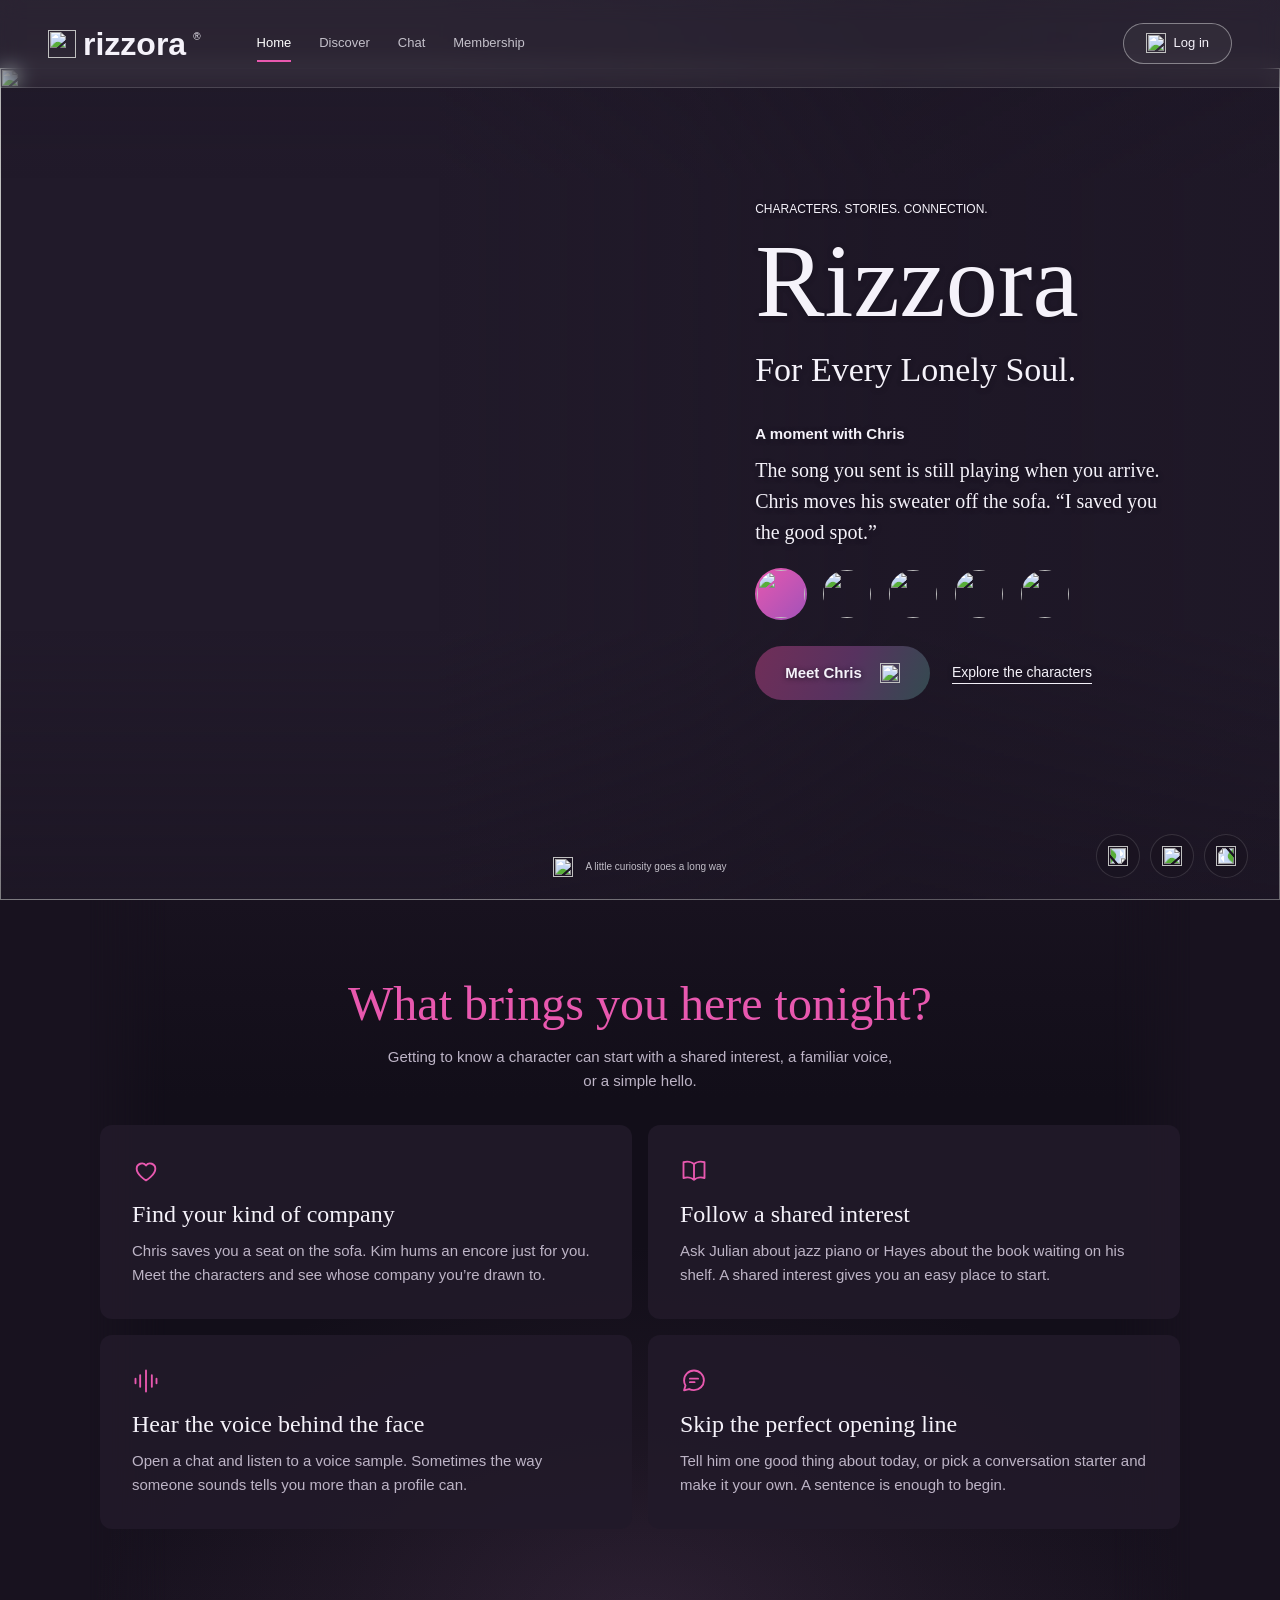
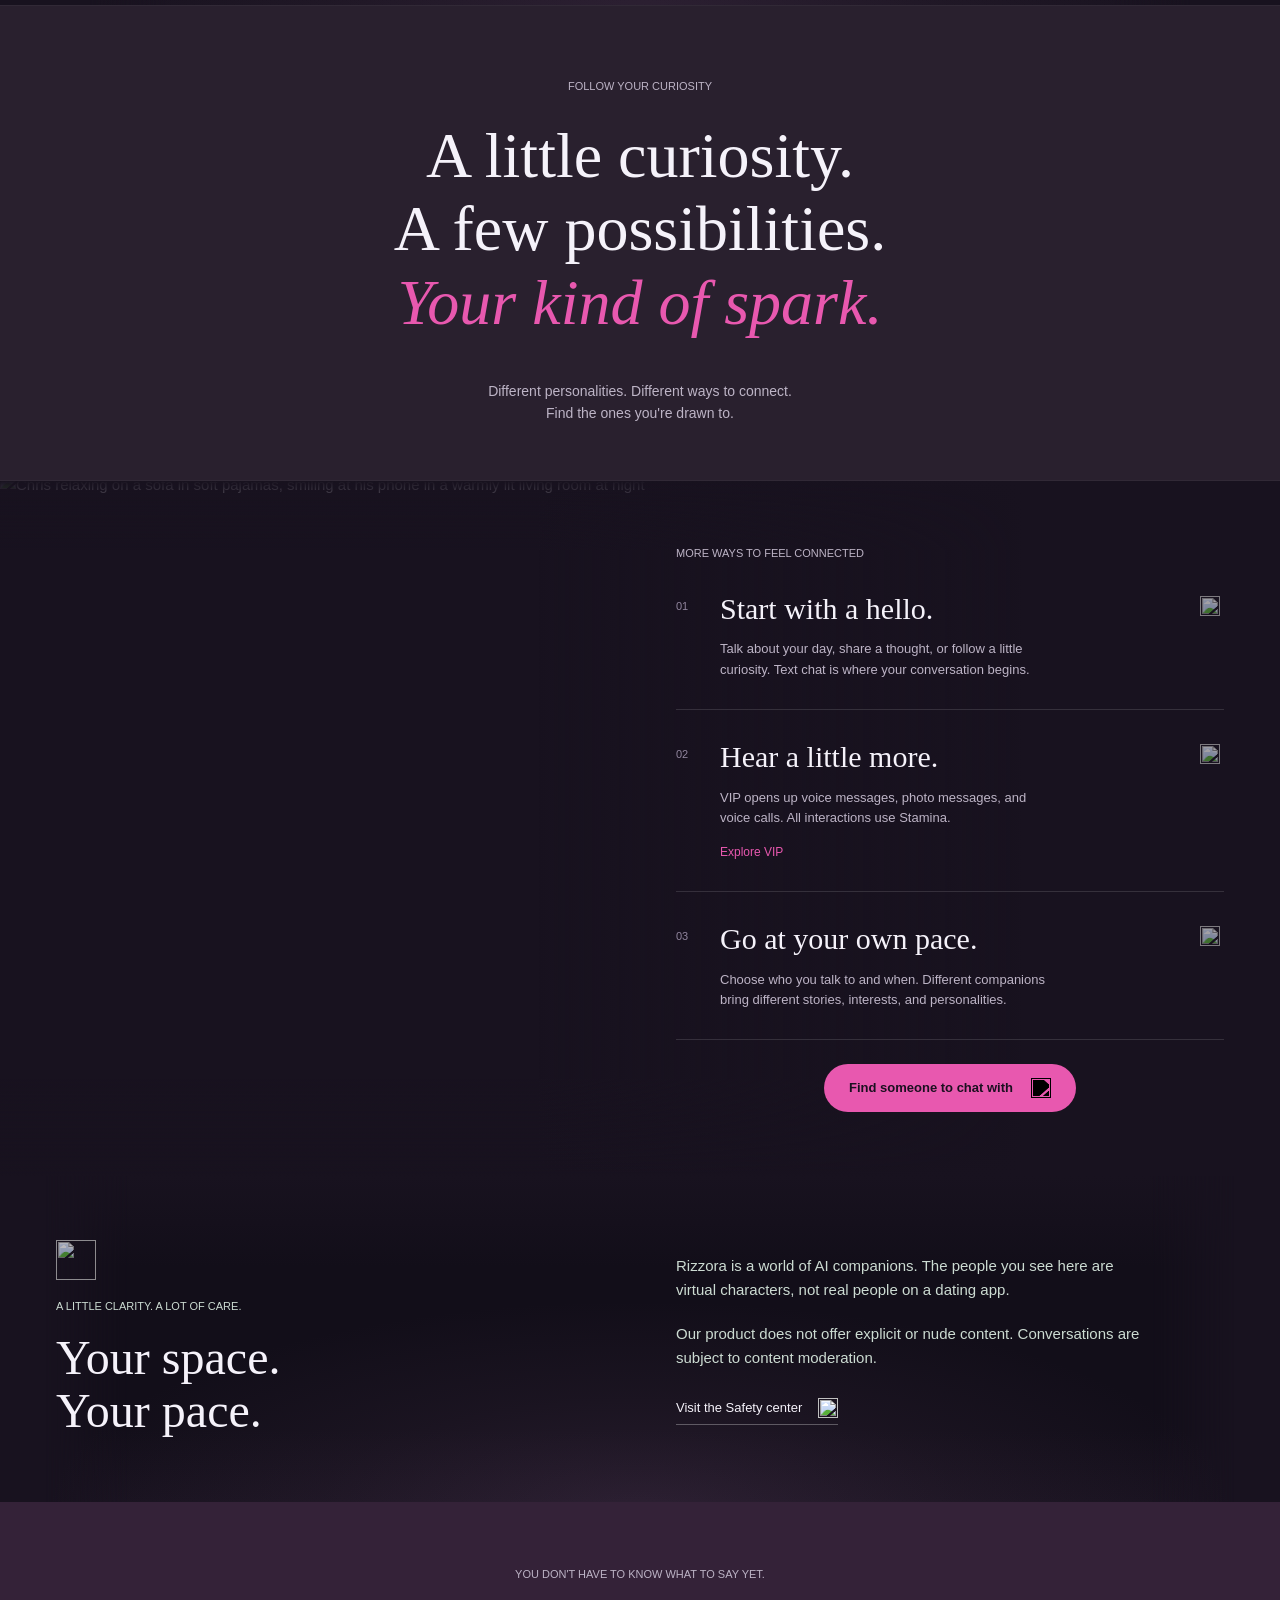
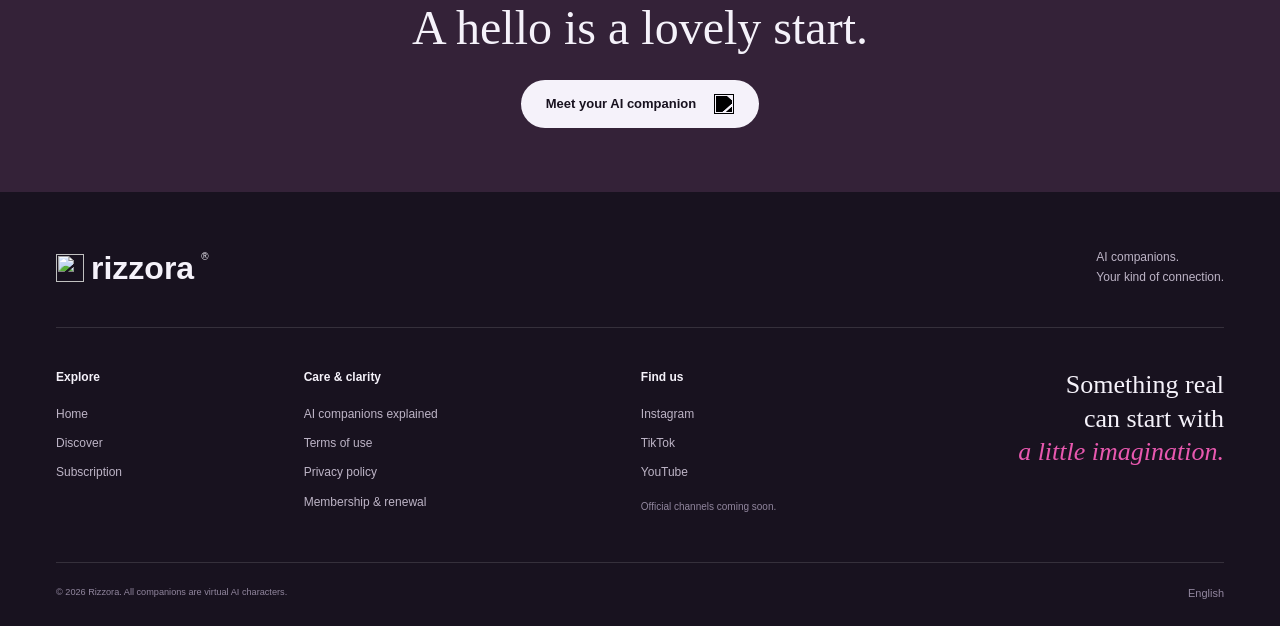
==== commit f087d874: "Connect character discovery to chat and add compact unread previews" ====
--- a/index.html
+++ b/index.html
@@ -58,7 +58,7 @@
             <button type="button" data-show-hero="hayes" aria-label="Show Hayes" title="Hayes" aria-pressed="false"><img src="assets/hero-stills-4x3-v1/hayes-thumb.webp" width="48" height="48" alt=""></button>
           </div>
           <div class="hero-links">
-            <a class="button button-primary hero-cta" href="#character/chris">Meet Chris <img class="icon" src="assets/arrow.svg" alt=""></a>
+            <a class="button button-primary hero-cta" href="#chat/chris">Meet Chris <img class="icon" src="assets/arrow.svg" alt=""></a>
             <a class="hero-secondary" href="#discover">Explore the characters</a>
           </div>
         </div>
@@ -130,6 +130,13 @@
     </div>
 
     <section id="discover-view" class="discover-view section-wrap" aria-labelledby="discover-title" hidden>
+      <div class="recent-stack" hidden>
+        <a class="recent-pill" id="recent-conversation">
+          <img class="recent-avatar" alt="" width="24" height="24">
+          <span class="recent-message"></span>
+          <span class="recent-unread" hidden></span>
+        </a>
+      </div>
       <header class="discovery-heading">
         <h1 id="discover-title">Find your kind of spark.</h1>
       </header>
@@ -140,7 +147,6 @@
         <div class="deck-mobile-caption" aria-hidden="true"><strong></strong><span></span></div>
         <span class="deck-status" role="status"></span>
       </section>
-      <section class="discovery-band" id="continue-band" hidden><h2>Continue your conversation.</h2><div class="ip-continue" id="continue-characters"></div></section>
       <h2 class="all-characters-title">All characters</h2>
       <div class="discovery-search"><span class="search-symbol icon" aria-hidden="true"></span><input id="character-search" type="search" placeholder="Search companions, interests, personalities..." aria-label="Search companions"></div>
       <div class="filter-row">
--- a/portal-ip.css
+++ b/portal-ip.css
@@ -26,11 +26,21 @@
 .hero-media-controls .icon-button { width: 44px; height: 44px; background: #18121f80; }
 #hero-previous .icon { transform: rotate(90deg); }
 #hero-next .icon { transform: rotate(-90deg); }
-.discovery-band { padding-block: 24px 40px; border-bottom: 1px solid var(--border-default); margin-bottom: 36px; }
-.discovery-band h2, .all-characters-title { font-size: 32px; }
-.all-characters-title { margin-bottom: 16px; }
-.ip-continue { display: flex; flex-wrap: wrap; gap: 16px; margin-top: 24px; }
-.ip-continue button { display: flex; align-items: center; gap: 12px; padding: 0; background: none; border: 0; }.ip-continue button > img:first-child { width: 40px; height: 40px; object-fit: cover; border-radius: 50%; }
+.all-characters-title { font-size: 32px; margin-bottom: 16px; }
+.discover-view:has(.recent-stack:not([hidden])) { padding-top: 20px; }
+.recent-stack { position: relative; isolation: isolate; width: fit-content; max-width: 100%; margin: 0 auto 14px; }
+.recent-stack[data-layers="1"] { margin-bottom: 19px; }
+.recent-stack[data-layers="2"] { margin-bottom: 24px; }
+.recent-stack[data-layers="1"]::before, .recent-stack[data-layers="2"]::before, .recent-stack[data-layers="2"]::after { content: ""; position: absolute; pointer-events: none; border-radius: 999px; inset: 4px 6px -5px; z-index: -1; background: #45394e; }
+.recent-stack[data-layers="2"]::after { inset: 8px 13px -10px; z-index: -2; background: #302836; }
+.recent-pill { display: flex; align-items: center; gap: 7px; padding: 8px; max-width: min(100%, 250px); border-radius: 999px; background: var(--bg-surface); color: var(--text-primary); }
+.recent-pill:hover { background: var(--bg-raised); }
+.recent-pill:focus-visible { outline: 2px solid var(--brand-primary); outline-offset: 3px; }
+.recent-avatar { width: 24px; height: 24px; flex: none; object-fit: cover; border-radius: 50%; }
+.recent-message { min-width: 0; overflow: hidden; text-overflow: ellipsis; white-space: nowrap; font-size: 13px; }
+.recent-unread { flex: none; min-width: 18px; padding-inline: 4px; border-radius: 999px; background: #593859; color: #fff; font: 600 11px/18px var(--font-body); text-align: center; }
+.keep-chats { display: inline-flex; align-items: center; gap: 8px; min-height: 44px; margin-top: 6px; color: var(--text-secondary); font-size: 13px; }
+.keep-chats input { accent-color: var(--brand-primary); }
 .ip-view { padding-block: 48px 72px; min-height: 70dvh; }
 .ip-page-heading { margin-bottom: 36px; }.ip-page-heading h1 { font: 48px/1.15 var(--font-display); margin: 12px 0 16px; }.ip-page-heading > p:last-child:not(.eyebrow) { color: var(--text-secondary); max-width: 560px; }
 .ip-view h2 { font-size: 30px; }.ip-view p { overflow-wrap: anywhere; }
@@ -133,7 +143,7 @@
 .ip-moment-hello { margin-top: 28px; }
 
 /* Discover: featured scenes and the portrait catalog. */
-.discovery-heading { display: flex; align-items: baseline; justify-content: space-between; gap: 12px 24px; flex-wrap: wrap; }
+.discovery-heading { display: flex; align-items: center; justify-content: space-between; gap: 12px 24px; flex-wrap: wrap; }
 .discovery-heading h1 { margin: 0; font-size: 48px; }
 .spark-deck {
   position: relative; isolation: isolate;
--- a/portal-chat.css
+++ b/portal-chat.css
@@ -0,0 +1,217 @@
+/* The conversation keeps its composer in view without changing the homepage. */
+.auth-demo-start { width: 100%; margin-top: 20px; }
+body[data-view="chat"] .site-header { position: relative; background: var(--bg-page); }
+body[data-view="chat"] .site-footer { display: none; }
+body[data-view="chat"] .ip-view { padding-block: 24px; min-height: 0; }
+body[data-view="chat"] .ip-view:has(.chat-room) { width: min(940px, calc(100% - 48px)); padding-block: 16px; }
+.chat-room { height: calc(100dvh - 120px); min-height: 440px; display: grid; grid-template-rows: auto minmax(80px,1fr) auto auto auto; }
+.chat-heading { display: flex; align-items: center; gap: 16px; padding-bottom: 16px; }
+.chat-heading h1 { font: 30px/1.2 var(--font-display); }
+.chat-heading p, .chat-status { color: var(--text-secondary); font-size: 12px; }
+.chat-back { min-width: 44px; min-height: 44px; display: grid; place-items: center; font-size: 24px; }
+.chat-log { overflow-y: auto; overscroll-behavior: contain; padding: 20px 8px; display: flex; flex-direction: column; gap: 16px; }
+.chat-message { max-width: 78%; align-self: flex-start; flex: none; min-width: 0; }
+.chat-bubble { white-space: pre-wrap; overflow-wrap: anywhere; padding: 14px 18px; }
+.chat-user { align-self: flex-end; }
+.chat-speaker { display: block; font-size: 11px; margin-bottom: 5px; color: var(--voice-halo-highlight); }
+.chat-starters { display: flex; flex-wrap: wrap; gap: 8px; padding: 8px 0; }
+.chat-starters button { max-width: 100%; white-space: normal; overflow-wrap: anywhere; text-align: start; line-height: 1.4; border: 0; border-radius: 8px; background: var(--bg-surface); color: var(--text-primary); padding: 10px 12px; min-height: 44px; font-size: 13px; }
+.chat-starters button:hover { background: var(--bg-raised); }
+.chat-starters { grid-row: 4; }
+.chat-status { grid-row: 3; min-height: 0; padding: 2px 0; }
+.chat-composer { grid-row: 5; }
+.chat-composer label { font-size: 12px; color: var(--text-secondary); display: block; margin-bottom: 8px; }
+.chat-input-row { display: flex; align-items: flex-end; gap: 12px; }
+#chat-message { width: 100%; min-width: 0; min-height: 64px; max-height: 160px; resize: vertical; border: 0; border-radius: 12px; padding: 12px 16px; background: var(--bg-raised); color: var(--text-primary); font: 16px/1.5 var(--font-body); }
+#chat-send { flex: none; min-width: 88px; }
+#chat-send:disabled { opacity: .45; cursor: default; transform: none; }
+.chat-list { display: grid; gap: 12px; max-width: 800px; margin-bottom: 32px; }
+.chat-list-item { display: flex; align-items: center; gap: 16px; background: var(--bg-surface); padding: 16px; border-radius: 12px; min-width: 0; }
+.chat-list-item img { width: 56px; height: 56px; object-fit: cover; border-radius: 50%; }
+.chat-list-item > span:nth-child(2) { min-width: 0; flex: 1; }
+.chat-list-item small { display: block; color: var(--text-secondary); white-space: nowrap; overflow: hidden; text-overflow: ellipsis; }
+.chat-empty { color: var(--text-secondary); margin-bottom: 24px; }
+@media(max-width:760px) {
+  body[data-view="chat"] .ip-view:has(.chat-room) { width: calc(100% - 32px); padding-block: 12px max(12px, env(safe-area-inset-bottom)); }
+  .chat-room { height: calc(100dvh - 100px - env(safe-area-inset-bottom)); min-height: 400px; }
+  .chat-heading { gap: 8px; padding-bottom: 12px; }
+  .chat-heading h1 { font-size: 25px; }
+  .chat-heading p { font-size: 10px; }
+  .chat-message { max-width: 90%; }
+  .chat-bubble { padding: 12px 14px; }
+  .chat-starters { align-items: flex-start; flex-direction: column; gap: 4px; }
+  .chat-input-row { gap: 8px; }
+  #chat-send { min-width: 66px; padding-inline: 16px; }
+}
+/* Leave room for the composer when a phone keyboard reduces the viewport. */
+@media(max-width:760px) and (max-height:550px) {
+  .chat-room { min-height: 0; grid-template-rows: auto minmax(48px,1fr) auto auto auto; }
+  .chat-heading { padding-bottom: 6px; }
+  .chat-composer label { margin-bottom: 4px; }
+}
+/* Companion panel follows the original chat reference, with current tokens. */
+body[data-view="chat"] .ip-view:has(.chat-room) { width: min(1360px, calc(100% - 48px)); }
+.chat-layout { display: grid; grid-template-columns: minmax(0,1fr) 320px; gap: 32px; align-items: start; }
+.chat-room, .chat-profile-slot { min-width: 0; }
+.chat-profile-panel { position: relative; height: calc(100dvh - 120px); overflow-y: auto; overscroll-behavior: contain; background: var(--bg-surface); scrollbar-width: thin; }
+.chat-profile-top { display: none; }
+.chat-profile-close { border: 0; background: var(--bg-surface); color: var(--text-primary); width: 44px; height: 44px; border-radius: 50%; font-size: 28px; }
+.chat-profile-media { position: relative; }
+.chat-profile-portrait { display: block; width: 100%; height: 320px; object-fit: cover; object-position: center 26%; background: var(--bg-page); }
+.chat-profile-media-actions { position: absolute; right: 14px; bottom: 14px; display: flex; gap: 10px; }
+.chat-profile-media-actions button { min-width: 44px; height: 44px; border: 0; border-radius: 999px; padding: 8px 12px; background: #18121faa; color: var(--text-primary); font-size: 24px; }
+.chat-profile-gallery { display: flex; align-items: center; justify-content: space-between; gap: 8px; padding: 10px 12px 0; }
+.chat-profile-gallery button { min-width: 44px; min-height: 56px; border: 0; padding: 0; border-radius: 6px; background: transparent; color: var(--text-secondary); font-size: 26px; }
+.chat-profile-gallery [aria-pressed="true"] { outline: 2px solid var(--brand-primary); outline-offset: 2px; }
+.chat-profile-gallery img { display: block; width: 58px; height: 56px; object-fit: cover; border-radius: inherit; }
+.chat-profile-copy { padding: 16px; }
+.chat-profile-identity { display: flex; align-items: center; justify-content: space-between; gap: 8px; }
+.ip-view .chat-profile-copy h2 { font: 650 24px/1.25 var(--font-body); padding: 0; }
+.chat-profile-identity button { border: 0; background: transparent; color: var(--text-secondary); width: 44px; height: 44px; flex: none; display: grid; place-items: center; }
+.chat-profile-identity svg { width: 18px; height: 18px; }
+.chat-profile-copy h3, .chat-profile-facts dt { font: 600 11px/1.5 var(--font-body); color: var(--text-secondary); margin: 0; }
+.chat-profile-copy p { color: var(--text-secondary); font-size: 12px; line-height: 1.55; margin-top: 10px; }
+.chat-profile-copy .chat-profile-session { margin-top: 0; font-size: 11px; }
+.chat-profile-copy .chat-profile-summary { margin-top: 18px; }
+.chat-profile-facts { display: grid; grid-template-columns: repeat(2,minmax(0,1fr)); column-gap: 12px; row-gap: 24px; margin: 28px 0; }
+.chat-profile-facts > div { display: grid; grid-template-columns: 30px minmax(0,1fr); column-gap: 7px; align-items: start; font-size: 12px; }
+.chat-profile-facts dd { margin: 0; grid-column: 2; line-height: 1.45; overflow-wrap: anywhere; }
+.chat-fact-icon { display: grid; place-items: center; width: 28px; height: 28px; border-radius: 50%; background: var(--tag-brand-bg); color: var(--brand-primary); grid-row: 1 / span 2; margin-top: 2px; }
+.chat-fact-icon svg { width: 15px; height: 15px; }
+.chat-profile-copy section { margin-top: 24px; }
+.chat-profile-attribute { display: grid; grid-template-columns: 30px minmax(0,1fr); column-gap: 7px; }
+.chat-profile-attribute p { margin: 0; color: var(--text-primary); }
+.chat-profile-tags { display: flex; flex-wrap: wrap; gap: 5px; margin-top: 4px; }
+.chat-profile-tags span { padding: 3px 8px; border-radius: 999px; background: var(--bg-raised); color: var(--text-secondary); font-size: 11px; }
+.chat-profile-copy .chat-profile-note { font-size: 11px; margin-top: 16px; }
+.chat-profile-dialog { inset: 0 0 0 auto; margin: 0; width: min(400px,100%); max-width: 100%; height: 100dvh; max-height: 100dvh; padding: 0; border: 0; border-radius: 0; box-shadow: none; background: var(--bg-surface); }
+.chat-profile-dialog::backdrop { background: #100b17a6; backdrop-filter: blur(4px); }
+.chat-profile-dialog .chat-profile-panel { height: 100%; }
+.chat-profile-dialog .chat-profile-top { display: block; position: sticky; height: 0; top: 8px; text-align: right; padding-right: 8px; z-index: 1; }
+.chat-portrait-zoom { width: min(800px,calc(100% - 24px)); max-height: calc(100dvh - 24px); padding: 48px 12px 12px; border: 0; }
+.chat-portrait-zoom .viewer-close { position: absolute; right: 4px; top: 2px; width: 44px; height: 44px; border: 0; background: transparent; font-size: 26px; }
+
+@media(max-width:1000px) {
+  .chat-layout { display: block; }
+  .chat-profile-slot { display: none; }
+  body[data-view="chat"] .ip-view:has(.chat-room) { width: min(940px, calc(100% - 48px)); }
+}
+@media(max-width:760px) {
+  body[data-view="chat"] .ip-view:has(.chat-room) { width: calc(100% - 32px); }
+}
+
+/* The header and workspace share one viewport. Each pane scrolls independently. */
+body[data-view="chat"] {
+  --chat-canvas: #201e32;
+  --chat-sidebar: #28263d;
+  --chat-rule: #ffffff12;
+  height: 100dvh;
+  display: grid;
+  grid-template-rows: auto minmax(0, 1fr);
+}
+body[data-view="chat"] #main { min-height: 0; }
+body[data-view="chat"] #ip-view { width: 100%; height: 100%; padding: 0; overflow: auto; }
+.chat-layout { height: 100%; min-height: 0; grid-template-columns: 272px minmax(0, 1fr) 320px; gap: 0; align-items: stretch; background: var(--chat-canvas); }
+.chat-history { display: flex; flex-direction: column; min-width: 0; min-height: 0; padding: 18px 12px 12px; background: var(--chat-sidebar); border-right: 1px solid var(--chat-rule); }
+.chat-history header { display: flex; align-items: center; justify-content: space-between; gap: 12px; }
+.chat-history header { padding: 0 6px; }
+.ip-view .chat-history h2 { font: 650 20px/1.3 var(--font-body); }
+.history-new { width: 40px; height: 40px; display: grid; place-items: center; color: var(--text-secondary); font-size: 24px; }
+.history-search { display: flex; align-items: center; gap: 8px; background: #ffffff0a; border-radius: 8px; padding: 0 12px; margin: 12px 4px 18px; }
+.history-search:focus-within { outline: 1px solid var(--brand-primary); }
+.history-search img { width: 15px; opacity: .7; }
+.history-search input { min-width: 0; width: 100%; min-height: 42px; border: 0; background: transparent; color: var(--text-primary); font: inherit; }
+.history-search input:focus { outline: none; }
+.history-threads { flex: 1; overflow-y: auto; padding: 4px; }
+.history-row { display: flex; gap: 10px; align-items: center; min-height: 66px; padding: 9px; border-radius: 13px; }
+.history-row[aria-current], .history-row:hover { background: #b67dd526; }
+.history-row img { width: 40px; height: 40px; border-radius: 50%; object-fit: cover; }
+.history-copy, .history-meta { display: grid; min-width: 0; }
+.history-copy { flex: 1; font-size: 14px; }
+.history-copy small { white-space: nowrap; overflow: hidden; text-overflow: ellipsis; font-size: 12px; color: var(--text-secondary); }
+.history-meta { justify-items: end; gap: 3px; font-size: 10px; color: var(--text-secondary); }
+.history-meta b { background: #ad477f; color: white; padding: 0 6px; border-radius: 99px; font-size: 12px; }
+.history-empty { padding: 10px; font-size: 13px; color: var(--text-secondary); }
+.history-vip { display: flex; align-items: center; gap: 12px; padding: 14px; margin-top: 12px; background: linear-gradient(115deg,#533254,#393049); border-radius: 12px; }
+.history-vip > span:first-child { display: grid; place-items: center; width: 34px; height: 34px; border-radius: 9px; background: #97487e; font-size: 23px; }
+.history-vip strong, .history-vip small { display: block; }
+.history-vip small { font-size: 12px; color: var(--text-secondary); }
+.chat-room { min-height: 0; height: 100%; padding: 0 clamp(14px, 2vw, 32px) 12px; grid-template-rows: auto minmax(0,1fr) auto auto auto; }
+.chat-heading { padding: 12px 0; border-bottom: 1px solid var(--chat-rule); gap: 10px; }
+.chat-heading h1 { font: 650 16px/1.35 var(--font-body); }
+.chat-back { display: none; }
+.avatar-wrap { position: relative; flex: none; }
+.avatar-profile { position: absolute; inset: 0; width: 100%; border-radius: 50%; border: 0; background: transparent; cursor: pointer; }
+.stamina-ring { position: relative; display: grid; place-items: center; width: 44px; height: 44px; flex: none; }
+.stamina-ring::before { content: ""; position: absolute; inset: 0; border-radius: 50%; background: conic-gradient(var(--brand-primary), #ffa8d3 var(--remaining), #ffffff13 var(--remaining)); filter: drop-shadow(0 0 1px var(--brand-primary)); }
+.stamina-ring img { position: absolute; inset: 2px; width: calc(100% - 4px); height: calc(100% - 4px); border-radius: 50%; object-fit: cover; }
+.chat-presence::before { content: ""; display: inline-block; width: 6px; height: 6px; margin-right: 5px; border-radius: 50%; background: #8cd3ab; }
+.chat-presence.is-offline::before { background: var(--text-muted); }
+.chat-bubble { background: #2b293f; border-radius: 14px 14px 14px 4px; }
+.chat-assistant .chat-bubble { border: 1px solid #39374c; }
+.chat-user .chat-bubble { color: #fff; background: linear-gradient(to right, #9b55a2, #ba5394); border-radius: 14px 14px 4px 14px; }
+.chat-user .chat-speaker { text-align: end; }
+.chat-bubble p { margin: 0; }
+.chat-bubble time { display: block; margin-top: 4px; font-size: 11px; line-height: 1.3; text-align: right; color: #d1ced9; }
+.chat-user .chat-bubble time { color: #fff; }
+.chat-new-arrival::after { content: ""; display: inline-block; width: 7px; height: 7px; background: #ff547b; border-radius: 50%; margin-left: 6px; }
+.chat-profile-slot { height: 100%; min-height: 0; border-left: 1px solid var(--chat-rule); }
+.chat-profile-panel { height: 100%; scrollbar-width: none; }
+.chat-profile-panel::-webkit-scrollbar { display: none; }
+.chat-profile-gallery { justify-content: center; gap: 8px; }
+.chat-profile-gallery [data-profile-image] { flex: 0 0 64px; width: 64px; height: 64px; }
+.chat-profile-gallery button img { width: 64px; height: 64px; }
+.chat-profile-gallery button[data-profile-step] { flex: 0 1 36px; min-width: 24px; }
+.lock-icon { display: inline-block; position: relative; width: 16px; height: 12px; border: 1.5px solid currentColor; border-radius: 3px; }
+.lock-icon::before { content: ""; position: absolute; width: 8px; height: 8px; border: 1.5px solid currentColor; border-bottom: 0; border-radius: 6px 6px 0 0; bottom: 100%; left: 50%; transform: translateX(-50%); }
+.chat-profile-gallery button:has(.lock-icon) { background: var(--bg-raised); }
+.chat-profile-media { overflow: hidden; }
+.locked-preview { filter: blur(16px) brightness(.36); transform: scale(1.12); }
+.gallery-lock { position: absolute; inset: 0; display: flex; flex-direction: column; align-items: center; justify-content: center; gap: 12px; }
+.gallery-lock a { color: var(--voice-halo-highlight); padding: 10px; text-decoration: underline; }
+.empty-room { display: grid; place-items: center; text-align: center; padding: 24px; }
+.empty-room { grid-column: span 2; }
+.empty-room h1 { font: 36px/1.2 var(--font-display); }
+.empty-room p { color: var(--text-secondary); margin: 10px 0 22px; }
+@media (min-width: 761px) and (max-width: 1000px) {
+  .chat-layout { display: grid; grid-template-columns: 248px minmax(0,1fr); }
+  .empty-room { grid-column: 2; }
+}
+@media (max-width:760px) {
+  .chat-layout { display: block; }
+  .chat-history { display: none; }
+  .show-inbox .chat-history { display: flex; height: 100%; }
+  .show-inbox .chat-room { display: none; }
+  .empty-room { height: 100%; }
+  .chat-back { display: grid; }
+  .chat-room { padding-inline: 12px; padding-bottom: max(10px, env(safe-area-inset-bottom)); }
+}
+
+.portrait-open { position: absolute; inset: 0; width: 100%; border: 0; background: transparent; cursor: zoom-in; }
+.portrait-open:focus-visible { outline-offset: -4px; }
+.chat-portrait-zoom { margin: auto; color: var(--text-primary); background: #242235; border-radius: 14px; }
+.chat-portrait-zoom::backdrop { background: #100e19d9; }
+.chat-portrait-zoom .viewer-close { color: inherit; }
+.viewer-stage { position: relative; height: min(65dvh, 620px); background: #1d1b29; }
+.viewer-stage img { width: 100%; height: 100%; object-fit: contain; }
+.viewer-controls { display: flex; align-items: center; justify-content: center; gap: 16px; margin-top: 8px; }
+.viewer-controls button { width: 44px; height: 44px; border: 0; border-radius: 50%; background: var(--bg-raised); color: inherit; font-size: 24px; }
+.viewer-stage .gallery-lock a { color: var(--text-primary); text-decoration: none; }
+.chat-message:has(.chat-photo) { width: 236px; }
+.chat-photo { display: block; width: 100%; border: 0; padding: 0; background: transparent; cursor: zoom-in; }
+.chat-photo img { display: block; width: 100%; aspect-ratio: 16/10; object-fit: cover; border-radius: 7px; }
+.voice-note { max-width: 310px; white-space: normal; }
+.voice-controls { display: flex; align-items: center; gap: 8px; }
+.voice-play, .voice-transcribe { flex: none; width: 36px; height: 36px; padding: 0; border: 0; border-radius: 50%; background: #593859; color: #fff; cursor: pointer; }
+.voice-play { display: grid; place-items: center; }
+.voice-play::before { content: ""; margin-left: 2px; border-block: 6px solid transparent; border-left: 10px solid currentColor; }
+.voice-play.playing::before { width: 10px; height: 12px; margin: 0; border: 0; border-inline: 3px solid currentColor; }
+.voice-transcribe { color: #ffb8e3; font-weight: 600; }
+.voice-wave { width: clamp(62px, 20vw, 108px); display: flex; align-items: center; gap: 1px; }
+.voice-wave i { flex: 1; min-width: 0; border-radius: 2px; background: #a298b3; }
+.voice-wave i.played { background: #ffb8e3; }
+.voice-duration { font-size: 11px; white-space: nowrap; font-variant-numeric: tabular-nums; }
+.voice-note .voice-transcript { margin-top: 8px; }
+@media (max-width: 760px) {
+  .voice-play, .voice-transcribe { width: 44px; height: 44px; }
+}
